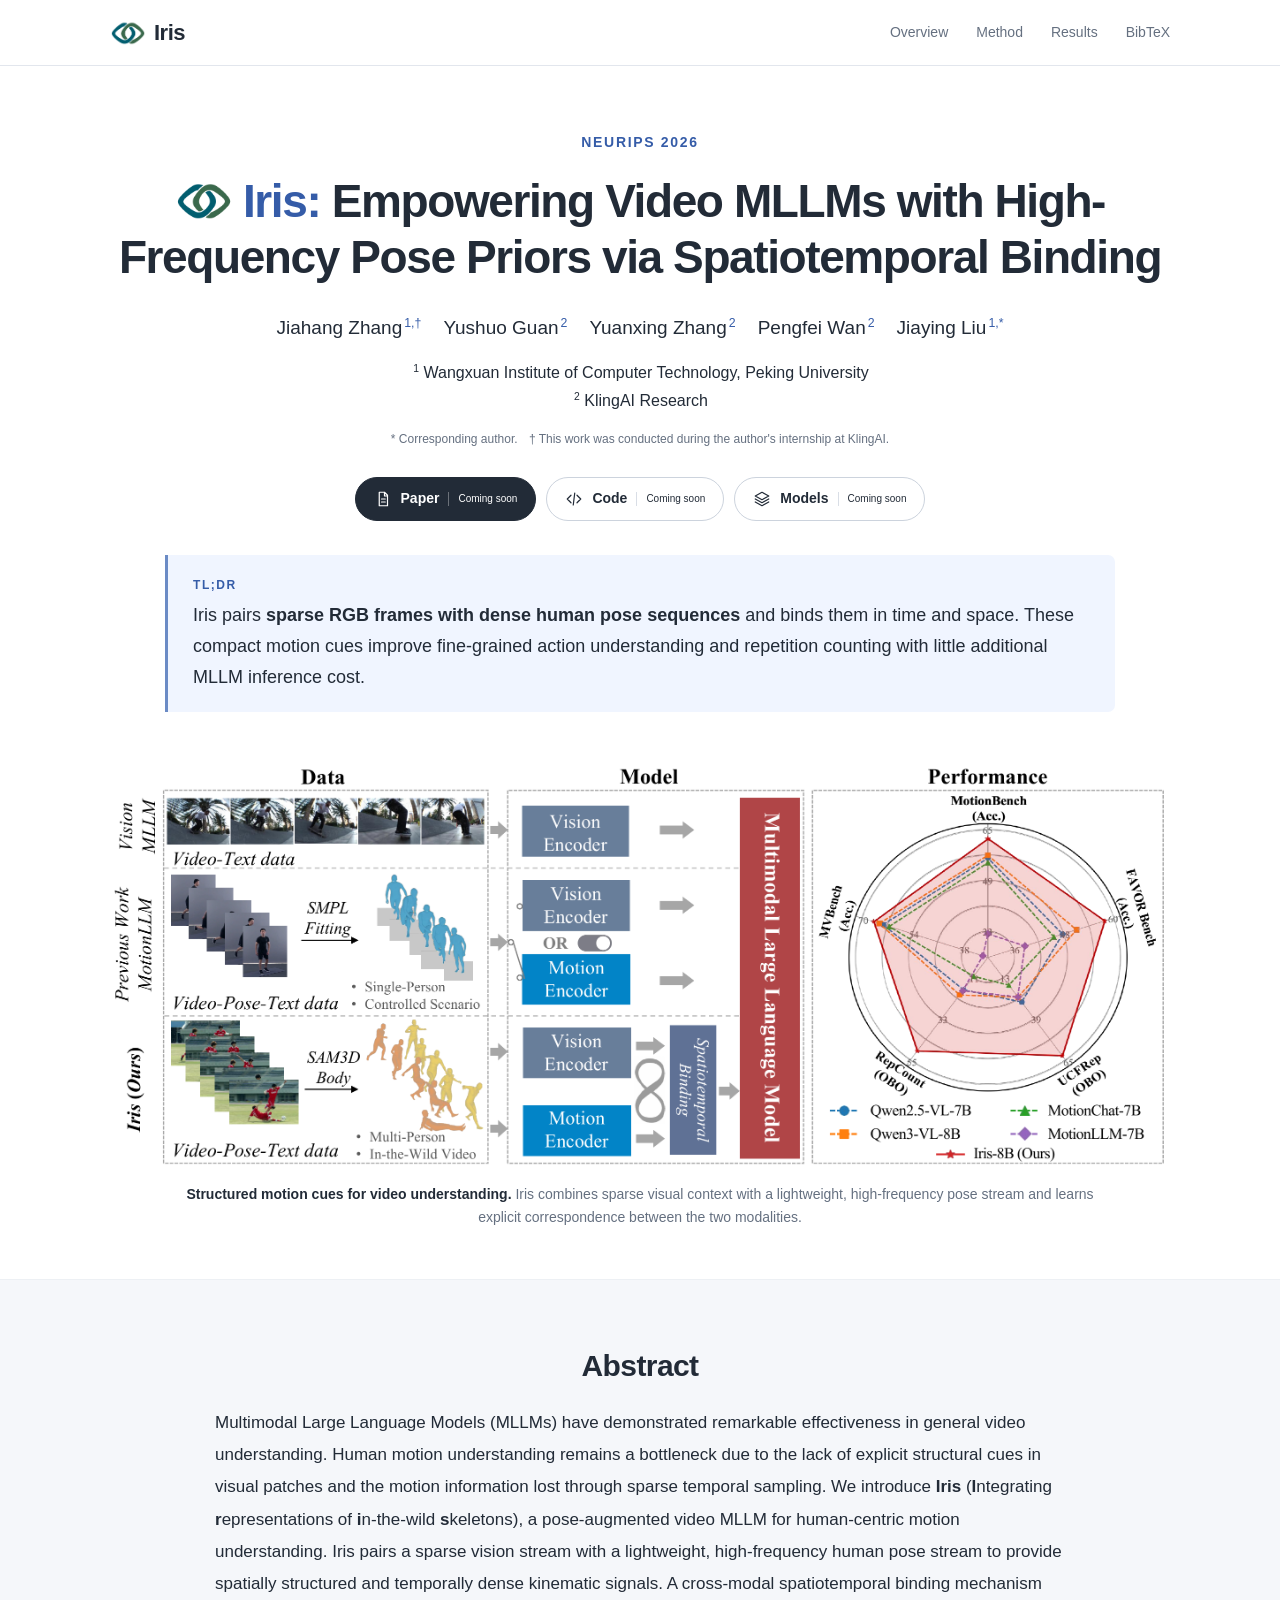
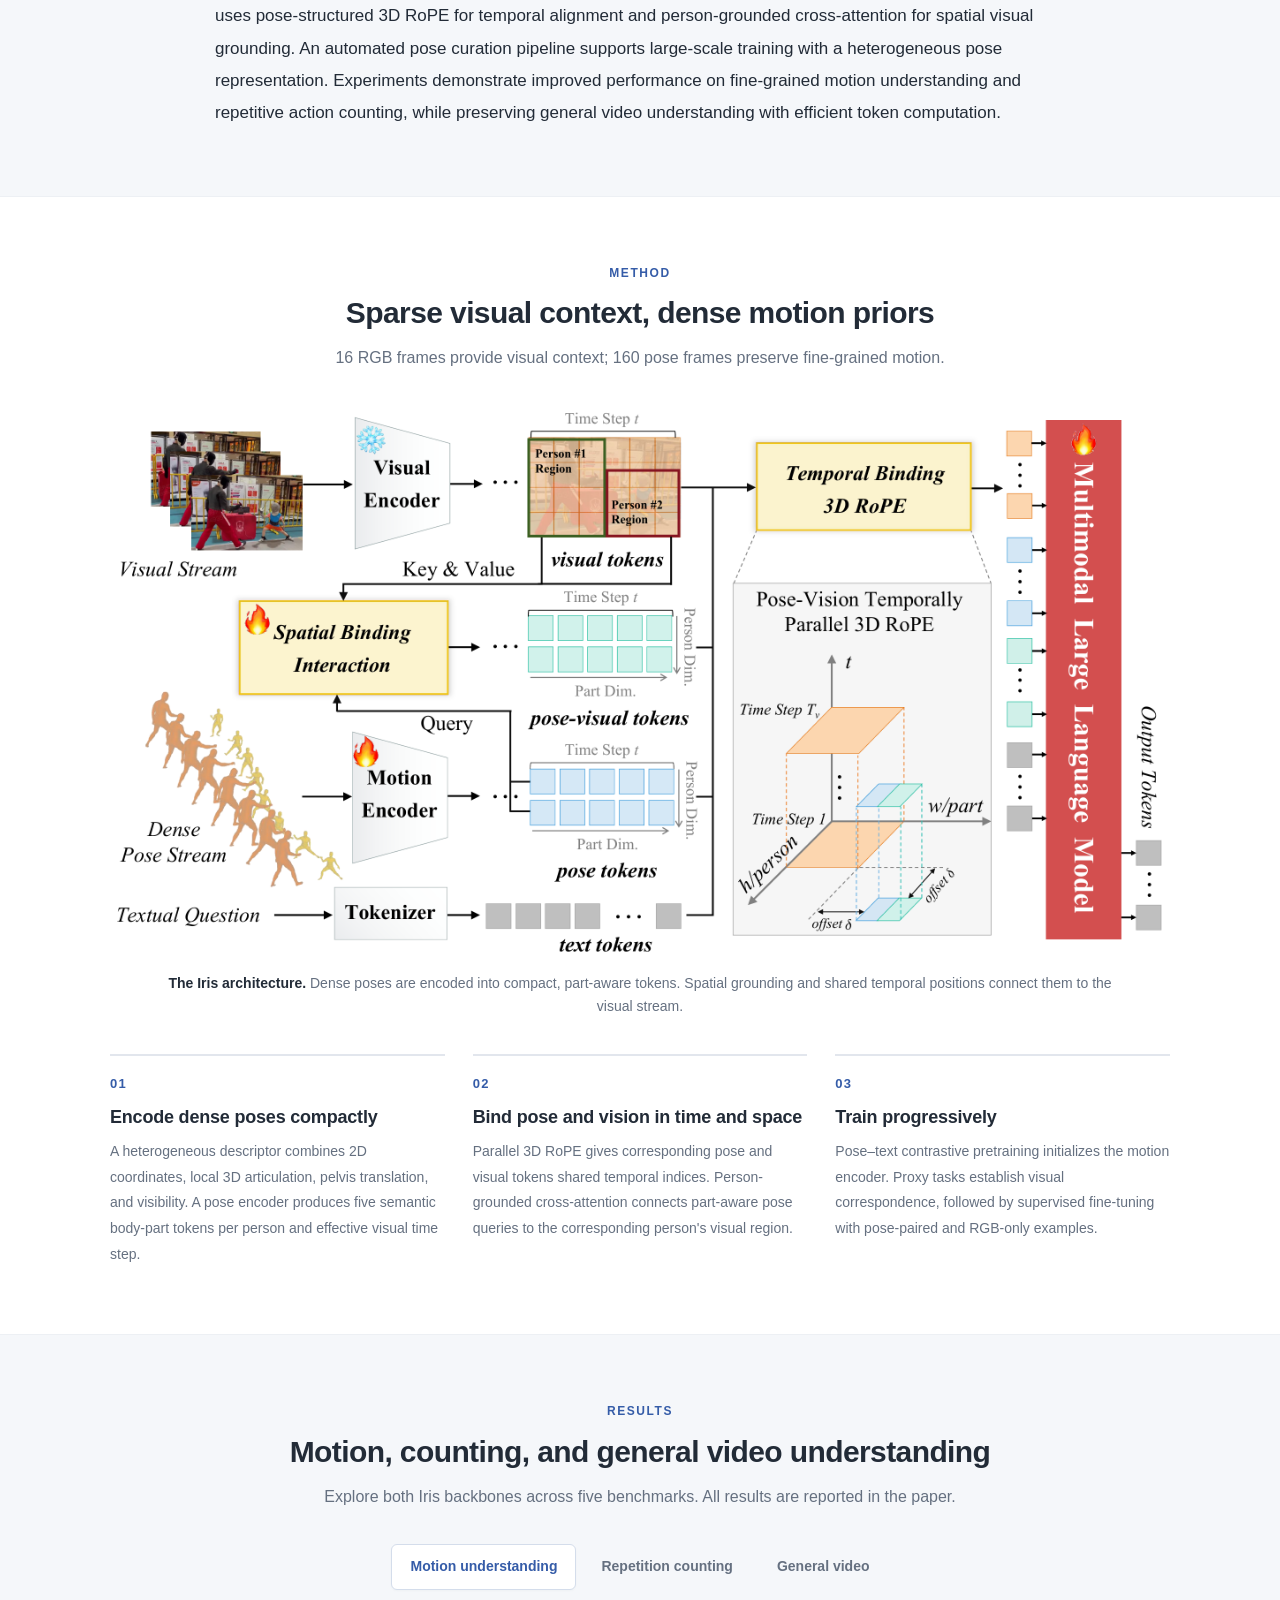
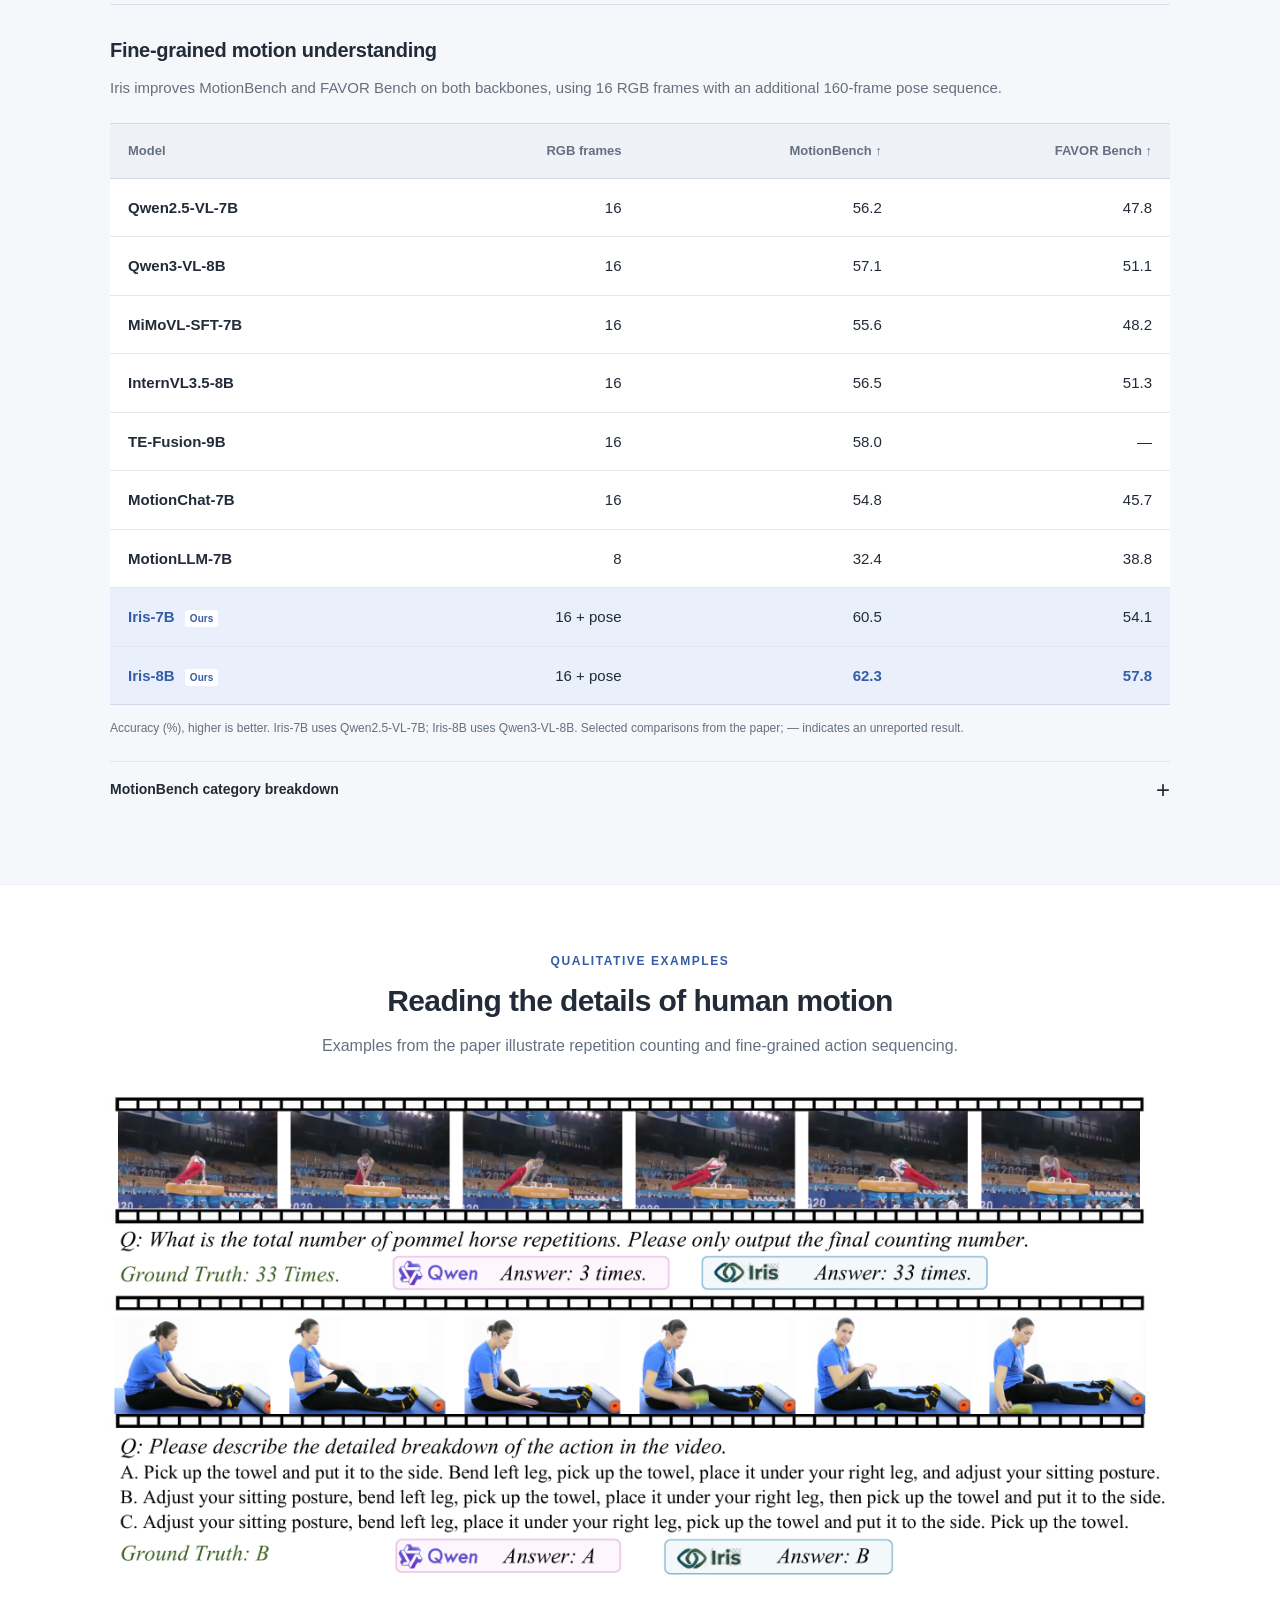
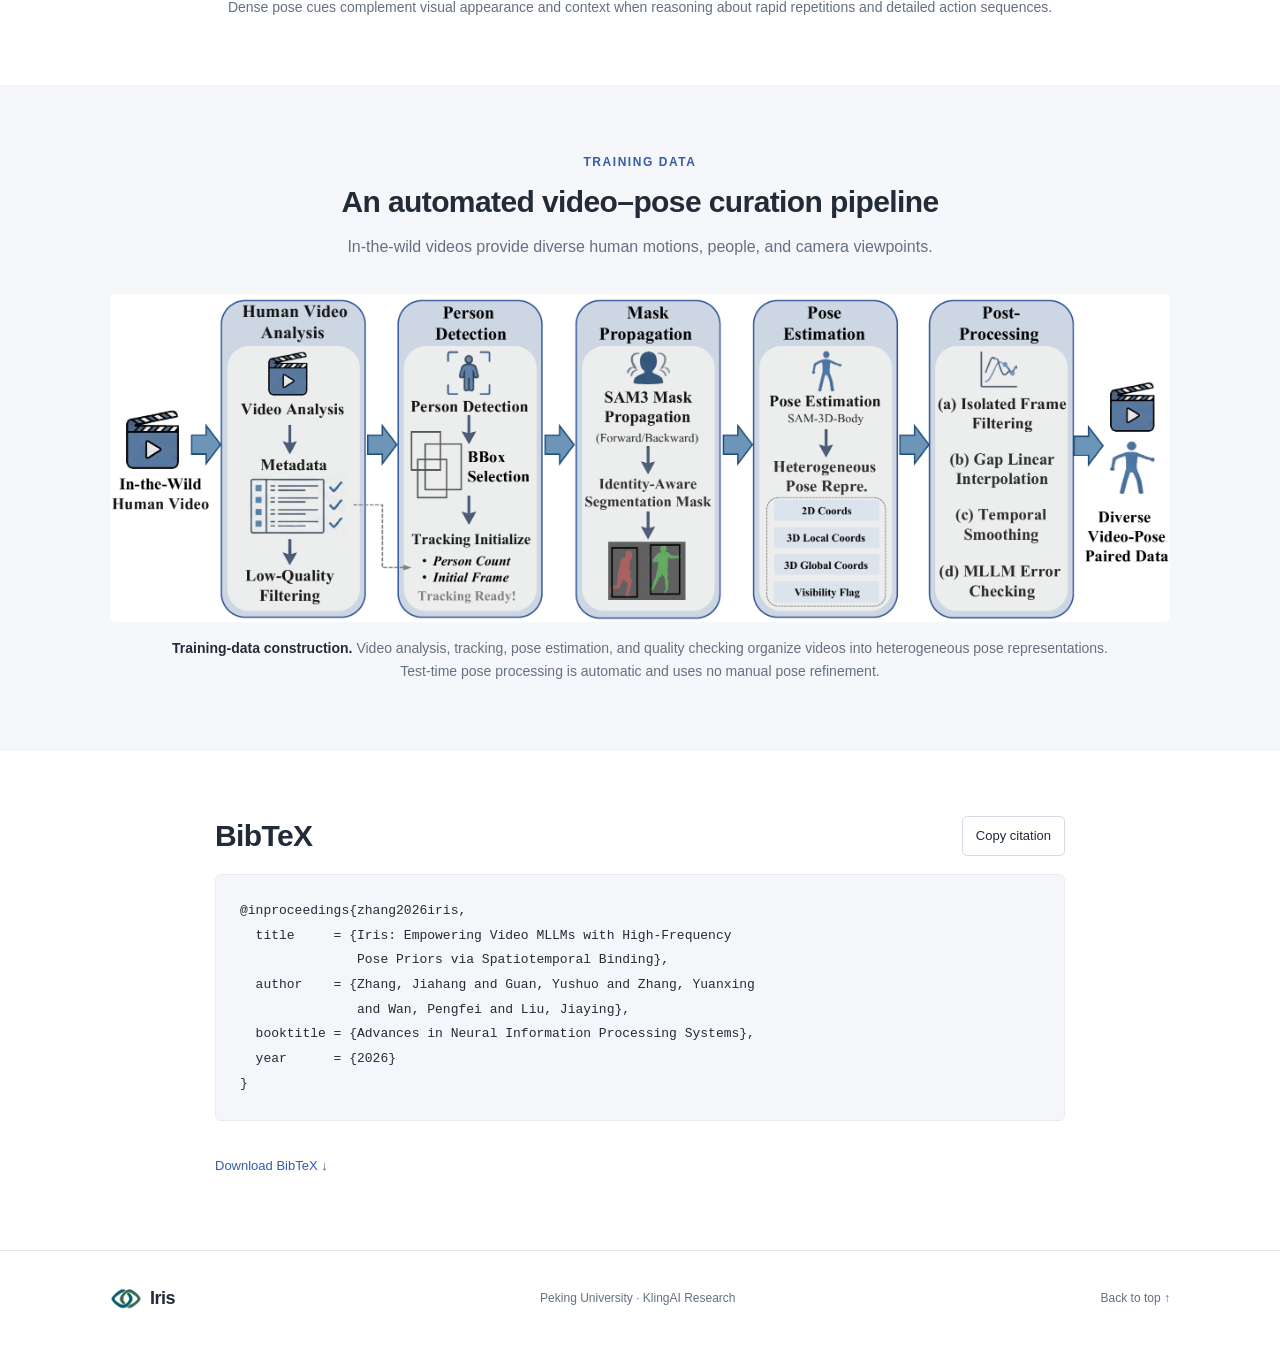
==== Projects/Iris/index.html @ 6e601285 "Add Iris NeurIPS 2026 project page" ====
<!doctype html>
<html lang="en">
<head>
  <meta charset="utf-8">
  <meta name="viewport" content="width=device-width, initial-scale=1">
  <meta name="description" content="Iris pairs sparse RGB frames with high-frequency human pose priors through spatiotemporal binding for fine-grained video understanding.">
  <meta name="theme-color" content="#ffffff">
  <meta property="og:title" content="Iris: Empowering Video MLLMs with High-Frequency Pose Priors via Spatiotemporal Binding">
  <meta property="og:description" content="Sparse video. Dense motion cues. A pose-augmented video MLLM for fine-grained motion understanding and repetition counting.">
  <meta property="og:type" content="website">
  <title>Iris | High-Frequency Pose Priors for Video MLLMs</title>
  <link rel="icon" href="assets/favicon.png" type="image/png">
  <link rel="canonical" href="https://jhang2020.github.io/Projects/Iris/">
  <link rel="stylesheet" href="styles.css">
  <script src="script.js" defer></script>
</head>
<body>
  <a class="skip-link" href="#main">Skip to content</a>
  <header class="site-header">
    <nav class="nav container" aria-label="Main navigation">
      <a class="wordmark" href="#top" aria-label="Iris home"><img src="assets/iris-logo.png" width="36" height="27" alt=""> Iris</a>
      <div class="nav-links"><a href="#overview">Overview</a><a href="#method">Method</a><a href="#results">Results</a><a href="#citation">BibTeX</a></div>
    </nav>
  </header>
  <main id="main">
    <section class="hero container" id="top" aria-labelledby="paper-title">
      <p class="venue">NeurIPS 2026</p>
      <h1 id="paper-title"><span class="iris-title"><img class="title-logo" src="assets/iris-logo.png" width="58" height="44" alt="">Iris:</span> Empowering Video MLLMs with High-Frequency Pose Priors via Spatiotemporal Binding</h1>
      <div class="authors" aria-label="Authors">
        <span>Jiahang Zhang<sup>1,†</sup></span><span>Yushuo Guan<sup>2</sup></span><span>Yuanxing Zhang<sup>2</sup></span><span>Pengfei Wan<sup>2</sup></span><span>Jiaying Liu<sup>1,*</sup></span>
      </div>
      <div class="affiliations"><p><sup>1</sup> Wangxuan Institute of Computer Technology, Peking University</p><p><sup>2</sup> KlingAI Research</p></div>
      <p class="author-notes">* Corresponding author. <span>† This work was conducted during the author's internship at KlingAI.</span></p>
      <div class="resources" aria-label="Paper resources">
        <a class="resource primary" href="coming-soon.html?resource=paper"><svg viewBox="0 0 24 24" aria-hidden="true"><path d="M7 3h7l4 4v14H7zM14 3v5h4M10 12h5M10 16h5"/></svg>Paper <span class="status">Coming soon</span></a>
        <a class="resource" href="coming-soon.html?resource=code"><svg viewBox="0 0 24 24" aria-hidden="true"><path d="m8 7-5 5 5 5m8-10 5 5-5 5m-3-13-2 16"/></svg>Code <span class="status">Coming soon</span></a>
        <a class="resource" href="coming-soon.html?resource=models"><svg viewBox="0 0 24 24" aria-hidden="true"><path d="m12 3 9 5-9 5-9-5 9-5ZM3 12l9 5 9-5M3 16l9 5 9-5"/></svg>Models <span class="status">Coming soon</span></a>
      </div>
      <aside class="tldr" aria-label="Paper in two sentences">
        <p class="tldr-label">TL;DR</p>
        <p>Iris pairs <strong>sparse RGB frames with dense human pose sequences</strong> and binds them in time and space. These compact motion cues improve fine-grained action understanding and repetition counting with little additional MLLM inference cost.</p>
      </aside>
    </section>

    <section class="container overview" id="overview" aria-labelledby="overview-title">
      <h2 class="sr-only" id="overview-title">Overview</h2>
      <figure>
        <button class="figure-button" data-figure="assets/teaser.png" data-title="Iris compared with existing video and pose-augmented MLLMs" aria-label="Enlarge the overview figure"><img src="assets/teaser.png" alt="Comparison of vision-only and earlier pose-augmented MLLMs with Iris, which combines diverse video-pose-text data with explicit spatiotemporal binding." width="2400" fetchpriority="high"></button>
        <figcaption><strong>Structured motion cues for video understanding.</strong> Iris combines sparse visual context with a lightweight, high-frequency pose stream and learns explicit correspondence between the two modalities.</figcaption>
      </figure>
    </section>

    <section class="section abstract-section" aria-labelledby="abstract-title">
      <div class="reading-width">
        <h2 id="abstract-title">Abstract</h2>
        <p>Multimodal Large Language Models (MLLMs) have demonstrated remarkable effectiveness in general video understanding. Human motion understanding remains a bottleneck due to the lack of explicit structural cues in visual patches and the motion information lost through sparse temporal sampling. We introduce <strong>Iris</strong> (<strong>I</strong>ntegrating <strong>r</strong>epresentations of <strong>i</strong>n-the-wild <strong>s</strong>keletons), a pose-augmented video MLLM for human-centric motion understanding. Iris pairs a sparse vision stream with a lightweight, high-frequency human pose stream to provide spatially structured and temporally dense kinematic signals. A cross-modal spatiotemporal binding mechanism uses pose-structured 3D RoPE for temporal alignment and person-grounded cross-attention for spatial visual grounding. An automated pose curation pipeline supports large-scale training with a heterogeneous pose representation. Experiments demonstrate improved performance on fine-grained motion understanding and repetitive action counting, while preserving general video understanding with efficient token computation.</p>
      </div>
    </section>

    <section class="section container" id="method" aria-labelledby="method-title">
      <div class="section-heading"><p class="eyebrow">Method</p><h2 id="method-title">Sparse visual context, dense motion priors</h2><p>16 RGB frames provide visual context; 160 pose frames preserve fine-grained motion.</p></div>
      <figure>
        <button class="figure-button" data-figure="assets/pipeline.png" data-title="The Iris architecture" aria-label="Enlarge the architecture figure"><img src="assets/pipeline.png" alt="Iris architecture: sparse visual and dense pose encoders, part-aware pose tokens, person-grounded cross-attention, and shared temporal positions in 3D RoPE before the language model." width="2400" loading="lazy"></button>
        <figcaption><strong>The Iris architecture.</strong> Dense poses are encoded into compact, part-aware tokens. Spatial grounding and shared temporal positions connect them to the visual stream.</figcaption>
      </figure>
      <ol class="method-steps">
        <li><h3>Encode dense poses compactly</h3><p>A heterogeneous descriptor combines 2D coordinates, local 3D articulation, pelvis translation, and visibility. A pose encoder produces five semantic body-part tokens per person and effective visual time step.</p></li>
        <li><h3>Bind pose and vision in time and space</h3><p>Parallel 3D RoPE gives corresponding pose and visual tokens shared temporal indices. Person-grounded cross-attention connects part-aware pose queries to the corresponding person's visual region.</p></li>
        <li><h3>Train progressively</h3><p>Pose–text contrastive pretraining initializes the motion encoder. Proxy tasks establish visual correspondence, followed by supervised fine-tuning with pose-paired and RGB-only examples.</p></li>
      </ol>
    </section>

    <section class="section results-section" id="results" aria-labelledby="results-title">
      <div class="container">
        <div class="section-heading"><p class="eyebrow">Results</p><h2 id="results-title">Motion, counting, and general video understanding</h2><p>Explore both Iris backbones across five benchmarks. All results are reported in the paper.</p></div>
        <div class="result-tabs" role="tablist" aria-label="Evaluation task">
          <button type="button" role="tab" id="tab-motion" aria-controls="panel-motion" aria-selected="true" tabindex="0">Motion understanding</button>
          <button type="button" role="tab" id="tab-counting" aria-controls="panel-counting" aria-selected="false" tabindex="-1">Repetition counting</button>
          <button type="button" role="tab" id="tab-general" aria-controls="panel-general" aria-selected="false" tabindex="-1">General video</button>
        </div>
        <div class="result-panel" role="tabpanel" id="panel-motion" aria-labelledby="tab-motion" tabindex="0">
          <h3>Fine-grained motion understanding</h3>
          <p class="panel-intro">Iris improves MotionBench and FAVOR Bench on both backbones, using 16 RGB frames with an additional 160-frame pose sequence.</p>
          <div class="table-scroll" tabindex="0" role="region" aria-label="Motion understanding results, scroll horizontally on small screens">
            <table><caption class="sr-only">MotionBench and FAVOR Bench overall accuracy</caption><thead><tr><th scope="col">Model</th><th scope="col">RGB frames</th><th scope="col">MotionBench ↑</th><th scope="col">FAVOR Bench ↑</th></tr></thead><tbody>
              <tr><th scope="row">Qwen2.5-VL-7B</th><td>16</td><td>56.2</td><td>47.8</td></tr>
              <tr><th scope="row">Qwen3-VL-8B</th><td>16</td><td>57.1</td><td>51.1</td></tr>
              <tr><th scope="row">MiMoVL-SFT-7B</th><td>16</td><td>55.6</td><td>48.2</td></tr>
              <tr><th scope="row">InternVL3.5-8B</th><td>16</td><td>56.5</td><td>51.3</td></tr>
              <tr><th scope="row">TE-Fusion-9B</th><td>16</td><td>58.0</td><td>—</td></tr>
              <tr><th scope="row">MotionChat-7B</th><td>16</td><td>54.8</td><td>45.7</td></tr>
              <tr><th scope="row">MotionLLM-7B</th><td>8</td><td>32.4</td><td>38.8</td></tr>
              <tr class="ours"><th scope="row">Iris-7B <span class="ours-label">Ours</span></th><td>16 + pose</td><td>60.5</td><td>54.1</td></tr>
              <tr class="ours"><th scope="row">Iris-8B <span class="ours-label">Ours</span></th><td>16 + pose</td><td><strong>62.3</strong></td><td><strong>57.8</strong></td></tr>
            </tbody></table>
          </div>
          <p class="table-note">Accuracy (%), higher is better. Iris-7B uses Qwen2.5-VL-7B; Iris-8B uses Qwen3-VL-8B. Selected comparisons from the paper; — indicates an unreported result.</p>
          <details class="category-results"><summary>MotionBench category breakdown<span class="disclosure-icon" aria-hidden="true">+</span></summary>
            <div class="table-scroll" tabindex="0" role="region" aria-label="MotionBench category results, scroll horizontally on small screens">
              <table><caption class="sr-only">MotionBench accuracy by category</caption><thead><tr><th scope="col">Model</th><th scope="col">MR</th><th scope="col">LM</th><th scope="col">CM</th><th scope="col">MO</th><th scope="col">AO</th><th scope="col">RC</th></tr></thead><tbody>
                <tr><th scope="row">Qwen2.5-VL-7B</th><td>61.5</td><td>60.1</td><td>45.7</td><td>73.2</td><td>41.8</td><td>29.8</td></tr>
                <tr class="ours"><th scope="row">Iris-7B</th><td>63.9</td><td>63.4</td><td>63.6</td><td>74.6</td><td>43.2</td><td>38.5</td></tr>
                <tr><th scope="row">Qwen3-VL-8B</th><td>62.0</td><td>60.3</td><td>57.4</td><td>73.2</td><td>42.0</td><td>25.5</td></tr>
                <tr class="ours"><th scope="row">Iris-8B</th><td>66.4</td><td>64.5</td><td>67.0</td><td>74.9</td><td>47.0</td><td>37.5</td></tr>
              </tbody></table>
            </div>
            <p class="table-note">Original MotionBench categories: MR, LM, CM, MO, AO, and RC. Values are accuracy (%).</p>
          </details>
        </div>
        <div class="result-panel" role="tabpanel" id="panel-counting" aria-labelledby="tab-counting" tabindex="0" hidden>
          <h3>Repetitive action counting</h3>
          <p class="panel-intro">High-frequency pose inputs help preserve the periodicity of human motion on RepCount and UCFRep.</p>
          <div class="table-scroll" tabindex="0" role="region" aria-label="Counting results, scroll horizontally on small screens">
            <table><caption class="sr-only">RepCount and UCFRep repetition counting results</caption><thead><tr><th scope="col" rowspan="2">Model</th><th scope="colgroup" colspan="2">RepCount</th><th scope="colgroup" colspan="2">UCFRep</th></tr><tr><th scope="col">MAE ↓</th><th scope="col">OBO ↑</th><th scope="col">MAE ↓</th><th scope="col">OBO ↑</th></tr></thead><tbody>
              <tr><th scope="row">Qwen2.5-VL-7B</th><td>1.115</td><td>17.3%</td><td>1.099</td><td>28.2%</td></tr>
              <tr><th scope="row">Qwen3-VL-8B</th><td>0.664</td><td>20.0%</td><td>0.696</td><td>25.2%</td></tr>
              <tr><th scope="row">MiMoVL-SFT-7B</th><td>0.751</td><td>22.0%</td><td>0.877</td><td>25.0%</td></tr>
              <tr><th scope="row">InternVL3.5-8B</th><td>0.928</td><td>13.3%</td><td>1.241</td><td>18.5%</td></tr>
              <tr><th scope="row">MotionChat-7B</th><td>1.306</td><td>10.1%</td><td>3.544</td><td>17.5%</td></tr>
              <tr class="ours"><th scope="row">Iris-7B <span class="ours-label">Ours</span></th><td>0.420</td><td>38.0%</td><td>0.466</td><td>43.7%</td></tr>
              <tr class="ours"><th scope="row">Iris-8B <span class="ours-label">Ours</span></th><td><strong>0.346</strong></td><td><strong>50.0%</strong></td><td><strong>0.344</strong></td><td><strong>62.1%</strong></td></tr>
            </tbody></table>
          </div>
          <p class="table-note">MAE: normalized mean absolute error (lower is better). OBO: off-by-one accuracy, shown as a percentage (higher is better). All models use 16 RGB frames; Iris also receives dense pose inputs.</p>
        </div>
        <div class="result-panel" role="tabpanel" id="panel-general" aria-labelledby="tab-general" tabindex="0" hidden>
          <h3>General video understanding <span class="setting-label">RGB-only inference</span></h3>
          <p class="panel-intro">On MVBench, Iris is evaluated without pose inputs to assess its general video understanding after pose-integrated training.</p>
          <div class="table-scroll" tabindex="0" role="region" aria-label="MVBench results, scroll horizontally on small screens">
            <table><caption class="sr-only">MVBench accuracy without pose input at inference</caption><thead><tr><th scope="col">Model</th><th scope="col">Overall ↑</th><th scope="col">Kinematic &amp; Motion ↑</th><th scope="col">Context &amp; Appearance ↑</th></tr></thead><tbody>
              <tr><th scope="row">Qwen2.5-VL-7B</th><td>63.3</td><td>62.4</td><td>64.3</td></tr>
              <tr class="ours"><th scope="row">Iris-7B <span class="ours-label">Ours</span></th><td>66.1</td><td>64.8</td><td>67.4</td></tr>
              <tr><th scope="row">Qwen3-VL-8B</th><td>64.5</td><td>61.4</td><td>67.6</td></tr>
              <tr class="ours"><th scope="row">Iris-8B <span class="ours-label">Ours</span></th><td><strong>66.3</strong></td><td><strong>65.2</strong></td><td>67.4</td></tr>
            </tbody></table>
          </div>
          <p class="table-note">Accuracy (%), higher is better. Kinematic &amp; Motion and Context &amp; Appearance are the task groupings used in the paper. Every model in this table uses RGB-only inference.</p>
        </div>
      </div>
    </section>

    <section class="section container" aria-labelledby="examples-title">
      <div class="section-heading"><p class="eyebrow">Qualitative examples</p><h2 id="examples-title">Reading the details of human motion</h2><p>Examples from the paper illustrate repetition counting and fine-grained action sequencing.</p></div>
      <figure><button class="figure-button" data-figure="assets/quati_case.png" data-title="Repetition counting and action sequencing examples" aria-label="Enlarge the qualitative examples"><img src="assets/quati_case.png" alt="Paper examples comparing Qwen and Iris on counting pommel-horse swings and identifying a sequence of human actions." width="2400" loading="lazy"></button><figcaption>Dense pose cues complement visual appearance and context when reasoning about rapid repetitions and detailed action sequences.</figcaption></figure>
    </section>

    <section class="section data-section" aria-labelledby="data-title">
      <div class="container"><div class="section-heading"><p class="eyebrow">Training data</p><h2 id="data-title">An automated video–pose curation pipeline</h2><p>In-the-wild videos provide diverse human motions, people, and camera viewpoints.</p></div>
        <figure><button class="figure-button" data-figure="assets/data_pipeline_small.png" data-title="The training-data curation pipeline" aria-label="Enlarge the data pipeline figure"><img src="assets/data_pipeline_small.png" alt="Training-data curation with video analysis, person detection, mask propagation, pose estimation, and quality checking." width="2400" loading="lazy"></button><figcaption><strong>Training-data construction.</strong> Video analysis, tracking, pose estimation, and quality checking organize videos into heterogeneous pose representations. Test-time pose processing is automatic and uses no manual pose refinement.</figcaption></figure>
      </div>
    </section>

    <section class="section reading-width citation-section" id="citation" aria-labelledby="citation-title">
      <div class="citation-heading"><h2 id="citation-title">BibTeX</h2><button class="copy-button" id="copy-citation" type="button">Copy citation</button></div>
      <pre><code id="bibtex">@inproceedings{zhang2026iris,
  title     = {Iris: Empowering Video MLLMs with High-Frequency
               Pose Priors via Spatiotemporal Binding},
  author    = {Zhang, Jiahang and Guan, Yushuo and Zhang, Yuanxing
               and Wan, Pengfei and Liu, Jiaying},
  booktitle = {Advances in Neural Information Processing Systems},
  year      = {2026}
}</code></pre>
      <p class="copy-status" id="copy-status" role="status" aria-live="polite"></p>
      <a class="text-link" href="assets/iris.bib" download>Download BibTeX ↓</a>
    </section>
  </main>
  <footer><div class="container"><a class="wordmark" href="#top"><img src="assets/iris-logo.png" width="32" height="24" alt=""> Iris</a><p>Peking University · KlingAI Research</p><a href="#top">Back to top ↑</a></div></footer>
  <dialog class="figure-dialog" id="figure-dialog" aria-labelledby="dialog-title"><div class="dialog-heading"><p id="dialog-title"></p><button id="close-figure" type="button" aria-label="Close enlarged figure">✕</button></div><img id="dialog-image" alt=""></dialog>
</body>
</html>
---- Projects/Iris/styles.css ----
:root{--ink:#222b37;--muted:#657080;--accent:#355ca8;--line:#e2e6ed;--wash:#f5f7fa;--blue-wash:#f0f5ff;--content:1060px;font-family:Inter,-apple-system,BlinkMacSystemFont,"Segoe UI",Roboto,Helvetica,Arial,sans-serif;color:var(--ink);font-synthesis:none;text-rendering:optimizeLegibility;-webkit-font-smoothing:antialiased}
*{box-sizing:border-box}html{scroll-behavior:smooth;scroll-padding-top:90px}body{margin:0;background:#fff;font-size:17px;line-height:1.7}a{color:var(--accent);text-decoration:none}a:hover{text-decoration:underline}button{font:inherit}button,a,summary{-webkit-tap-highlight-color:transparent}button:focus-visible,a:focus-visible,summary:focus-visible,.table-scroll:focus-visible{outline:3px solid #5b80c9;outline-offset:5px}button{cursor:pointer}img{max-width:100%;height:auto;display:block}svg{fill:none;stroke:currentColor;stroke-width:1.6;stroke-linecap:round;stroke-linejoin:round}sup{font-size:.65em;vertical-align:super;line-height:0;margin-left:2px}.container{max-width:var(--content);width:calc(100% - 48px);margin:0 auto}.reading-width{max-width:850px;width:calc(100% - 48px);margin:0 auto}.sr-only{position:absolute;width:1px;height:1px;padding:0;margin:-1px;overflow:hidden;clip:rect(0,0,0,0);white-space:nowrap;border:0}.skip-link{position:fixed;left:20px;top:-80px;padding:12px 20px;background:white;z-index:100;box-shadow:0 2px 10px #0002}.skip-link:focus{top:10px}.site-header{border-bottom:1px solid var(--line);background:#ffffffed;position:sticky;top:0;z-index:10;backdrop-filter:blur(12px)}.nav{display:flex;align-items:center;justify-content:space-between;height:65px}.wordmark{display:inline-flex;align-items:center;gap:8px;font-weight:700;font-size:22px;color:var(--ink);letter-spacing:-.5px}.wordmark:hover{text-decoration:none}.nav-links{display:flex;gap:28px;font-size:14px}.nav-links a{color:var(--muted)}.nav-links a:hover{color:var(--accent)}
.hero{text-align:center;padding:65px 0 40px}.venue{margin:0 0 18px;color:var(--accent);font-size:14px;font-weight:650;letter-spacing:.12em;text-transform:uppercase}h1{font-size:clamp(30px,3.6vw,46px);line-height:1.22;letter-spacing:-1.4px;font-weight:650;max-width:1050px;margin:0 auto 28px;text-wrap:balance}.iris-title{color:var(--accent);font-weight:750}.authors{display:flex;gap:8px 22px;flex-wrap:wrap;justify-content:center;margin:0 auto 17px;font-size:19px;line-height:1.6}.authors sup{color:var(--accent)}.affiliations{font-size:16px;line-height:1.6}.affiliations p{margin:2px 0}.author-notes{font-size:12px;color:var(--muted);margin:15px 0 24px}.author-notes span{margin-left:8px}.resources{display:flex;flex-wrap:wrap;justify-content:center;gap:10px;margin:28px 0 34px}.resource{display:inline-flex;align-items:center;justify-content:center;gap:9px;border:1px solid #ccd3dd;border-radius:24px;background:white;padding:9px 18px;color:var(--ink);font-size:14px;font-weight:550;min-height:44px;line-height:1.4}.resource svg{width:18px;height:18px}.resource.primary{background:var(--ink);border-color:var(--ink);color:white}.resource.primary:hover{background:var(--accent);border-color:var(--accent);text-decoration:none}.resource.pending{cursor:default;color:#6a7280;background:#fafbfc;border-color:#e4e7ed}.status{font-size:10px;font-weight:400;border-left:1px solid #d9dee6;padding-left:9px}.tldr{background:var(--blue-wash);border-left:3px solid #6b8bc5;border-radius:0 7px 7px 0;text-align:left;padding:20px 25px;max-width:950px;margin:0 auto}.tldr-label{font-size:12px;font-weight:750;letter-spacing:.13em;color:var(--accent);margin:0 0 5px}.tldr>p:last-child{margin:0;font-size:18px;line-height:1.7}.tldr strong{font-weight:650}.overview{padding:13px 0 50px}
figure{margin:0}.figure-button{display:block;padding:0;border:0;background:white;border-radius:5px;width:100%;overflow:hidden;cursor:zoom-in}.figure-button img{width:100%}.figure-button:hover{box-shadow:0 0 0 1px #cbd5e5}figcaption{font-size:14px;line-height:1.65;color:var(--muted);margin:15px auto 0;max-width:950px;text-align:center}figcaption strong{color:var(--ink);font-weight:600}.section{padding-top:66px;padding-bottom:66px}.abstract-section,.results-section,.data-section{background:var(--wash);border-top:1px solid #edf0f4;border-bottom:1px solid #edf0f4}h2{font-weight:650;font-size:30px;line-height:1.3;letter-spacing:-.6px;margin:0 0 22px;text-wrap:balance}.abstract-section h2{text-align:center}.abstract-section p{margin:0;line-height:1.9;font-size:17px}.section-heading{text-align:center;margin:0 auto 34px;max-width:850px}.eyebrow{font-size:12px;text-transform:uppercase;letter-spacing:.13em;font-weight:650;color:var(--accent);margin:0 0 10px}.section-heading h2{margin-bottom:12px}.section-heading>p:last-child{margin:0;color:var(--muted);font-size:16px}.method-steps{margin:35px 0 0;list-style:none;padding:0;counter-reset:step;display:grid;grid-template-columns:repeat(3,minmax(0,1fr));gap:28px}.method-steps li{position:relative;padding:17px 0 0;border-top:2px solid var(--line);counter-increment:step}.method-steps li:before{content:"0" counter(step);display:block;color:var(--accent);font-size:13px;letter-spacing:.1em;font-weight:650;margin-bottom:9px}.method-steps h3{font-size:18px;line-height:1.45;font-weight:650;margin:0 0 9px;letter-spacing:-.2px}.method-steps p{font-size:14px;color:var(--muted);margin:0;line-height:1.85}
.table-scroll{overflow-x:auto;-webkit-overflow-scrolling:touch;max-width:100%}table{width:100%;border-collapse:collapse;font-size:15px;text-align:right;white-space:nowrap;background:white}th,td{padding:16px 18px;border-bottom:1px solid var(--line)}thead th{font-size:13px;color:var(--muted);font-weight:550;background:#eef1f6;border-top:1px solid #d3dae5;border-bottom:1px solid #d3dae5}th:first-child,td:first-child{text-align:left}tbody th{font-weight:550}tbody tr:last-child>*{border-bottom:1px solid #d3dae5}.ours{background:#eaf0fb}.ours th,.ours strong{color:var(--accent)}.ours-label{font-size:10px;font-weight:650;margin-left:6px;background:white;border-radius:3px;padding:3px 5px}.table-note{font-size:12px;line-height:1.7;color:var(--muted);margin:13px 0 0}.disclosure-icon{font-size:24px;font-weight:350;line-height:1}
.citation-section{padding-bottom:70px}.citation-heading{display:flex;align-items:center;justify-content:space-between;gap:20px;margin-bottom:18px}.citation-heading h2{margin:0}.copy-button{border:1px solid #d5dbe4;border-radius:5px;padding:8px 13px;font-size:13px;background:white;color:var(--ink);min-height:40px}.copy-button:hover{border-color:var(--accent);color:var(--accent)}pre{background:#f4f6f9;border:1px solid #e8ecf2;border-radius:6px;overflow-x:auto;padding:24px;margin:0;font-size:13px;line-height:1.9;tab-size:2}code{font-family:"SFMono-Regular",Consolas,"Liberation Mono",monospace}.copy-status{margin:8px 0 0;min-height:22px;font-size:12px;color:var(--accent)}.text-link{font-size:13px}footer{border-top:1px solid var(--line);padding:25px 0}footer>.container{display:flex;align-items:center;justify-content:space-between;gap:24px}footer p,footer a:last-child{font-size:12px;color:var(--muted)}footer .wordmark{font-size:18px}.figure-dialog{width:min(1400px,96vw);max-width:96vw;max-height:94vh;border:1px solid #e2e6ed;border-radius:8px;padding:18px 22px;box-shadow:0 25px 100px #0003;overflow:auto}.figure-dialog::backdrop{background:#19212bc9}.dialog-heading{position:sticky;top:-18px;background:#fff;display:flex;align-items:center;justify-content:space-between;gap:15px;padding:0 0 10px;z-index:1}.dialog-heading p{font-size:14px;margin:0;font-weight:550}.dialog-heading button{background:#f0f3f8;border:0;border-radius:50%;width:36px;height:36px;flex-shrink:0}.figure-dialog img{width:100%}body.dialog-open{overflow:hidden}
@media(min-width:1450px){.hero{padding-top:78px}}@media(max-width:760px){body{font-size:16px}.container,.reading-width{width:calc(100% - 36px)}.nav{height:58px}.nav-links{gap:17px;font-size:12px}.wordmark{font-size:20px}.hero{padding-top:42px;padding-bottom:26px}h1{font-size:33px;letter-spacing:-.8px}.authors{font-size:16px;gap:6px 17px}.affiliations{font-size:14px}.author-notes{line-height:1.8;margin-top:13px}.author-notes span{margin-left:0;display:block}.resources{gap:8px;margin:23px 0 28px}.resource{padding:9px 14px;font-size:13px}.status{font-size:9px}.tldr{padding:17px 19px}.tldr>p:last-child{font-size:16px}.overview{padding-top:8px;padding-bottom:35px}.section{padding-top:45px;padding-bottom:45px}h2{font-size:26px}.abstract-section p{font-size:15px;line-height:1.9}.section-heading{margin-bottom:25px}.section-heading>p:last-child{font-size:14px}.method-steps{grid-template-columns:1fr;gap:22px;margin-top:27px}.method-steps li{padding-top:13px}.method-steps li:before{display:inline;float:left;margin-right:14px;line-height:26px}.method-steps h3{font-size:17px}.method-steps p{clear:both}figcaption{font-size:12px;line-height:1.75;margin-top:11px}th,td{padding:13px;font-size:13px}thead th{font-size:11px}.table-note{font-size:11px}pre{padding:17px;font-size:11px}.citation-heading{margin-bottom:15px}footer>.container{flex-wrap:wrap;gap:10px 20px}footer p{order:3;flex-basis:100%;margin:0}footer a:last-child{margin-left:auto}.figure-dialog{padding:12px}.dialog-heading{top:-12px}.dialog-heading p{font-size:12px}}
@media(max-width:390px){h1{font-size:29px}.nav-links{gap:13px}.resources .status{display:block;border-left:0;padding-left:0;font-size:8px}.resource{gap:6px;padding-left:11px;padding-right:11px}.resource.pending{flex-wrap:wrap}.resource.pending .status{flex-basis:100%;margin-top:-4px}.resource svg{width:15px;height:15px}}
@media(prefers-reduced-motion:reduce){html{scroll-behavior:auto}*{transition:none!important}}
@media print{.site-header,.resources,.copy-button,.text-link,footer,.figure-dialog{display:none}.hero{padding-top:0}.section{padding:24px 0;break-inside:avoid}.container,.reading-width{width:100%}.figure-button{box-shadow:none}body{font-size:11pt}h1{font-size:25pt}h2{font-size:18pt}.tldr{background:#f5f5f5}.method-steps{display:block}.method-steps li{margin-top:10px}.table-scroll{overflow:visible}}

/* Project mark, task panels, and local resource pages. */
.wordmark img{object-fit:contain;width:36px;height:27px}.iris-title{white-space:nowrap}.title-logo{display:inline-block;width:58px;height:44px;object-fit:contain;vertical-align:-5px;margin-right:10px}.resource:not(.primary):hover{border-color:var(--accent);color:var(--accent);text-decoration:none;background:#f5f8fc}.resource.primary .status{border-left-color:#ffffff55}.result-tabs{display:flex;flex-wrap:wrap;justify-content:center;gap:6px;margin:0 0 30px;border-bottom:1px solid #d9e0ea;padding-bottom:14px}.result-tabs button{border:1px solid transparent;background:transparent;padding:10px 18px;border-radius:6px;color:var(--muted);font-size:14px;font-weight:550;min-height:44px}.result-tabs button:hover{background:#e9eef7;color:var(--accent)}.result-tabs button[aria-selected="true"]{background:white;border-color:#d4ddeb;color:var(--accent);box-shadow:0 1px 2px #22334a08}.result-panel[hidden]{display:none}.result-panel h3{font-size:20px;line-height:1.5;margin:0 0 9px;font-weight:600;letter-spacing:-.3px}.panel-intro{font-size:15px;line-height:1.8;color:var(--muted);margin:0 0 22px;max-width:900px}.setting-label{display:inline-block;vertical-align:middle;font-size:10px;font-weight:550;letter-spacing:.02em;color:var(--accent);background:#e5ecf8;border-radius:4px;padding:3px 7px;margin-left:8px}.category-results{margin-top:22px}.category-results summary{cursor:pointer;list-style:none;display:flex;justify-content:space-between;align-items:center;border-top:1px solid var(--line);padding:16px 0;font-size:14px;font-weight:550}.category-results summary::-webkit-details-marker{display:none}.category-results[open] .disclosure-icon{transform:rotate(45deg)}.category-results table{font-size:13px}.category-results td,.category-results th{padding:11px 13px}.resource-page{min-height:100vh;background:#fff}.coming-soon{text-align:center;padding-top:100px;padding-bottom:80px;max-width:760px}.coming-soon-logo{width:128px;height:auto;margin:0 auto 35px}.coming-soon h1{font-size:40px;letter-spacing:-1px;margin-bottom:22px}.coming-soon>p:not(.venue){font-size:17px;color:var(--muted);max-width:520px;margin:0 auto 30px}.back-to-project{display:block;margin-top:20px}.back-link{font-size:13px}footer .wordmark img{width:32px;height:24px}
@media(max-width:760px){.title-logo{width:42px;height:32px;vertical-align:-3px;margin-right:7px}.result-tabs{gap:4px;justify-content:flex-start}.result-tabs button{font-size:12px;padding:9px 10px}.result-panel h3{font-size:18px}.panel-intro{font-size:13px}.setting-label{font-size:9px;margin-left:4px}.coming-soon{padding-top:70px}.coming-soon h1{font-size:30px}.coming-soon>p:not(.venue){font-size:15px}.coming-soon-logo{width:100px}.wordmark img{width:32px;height:24px}}
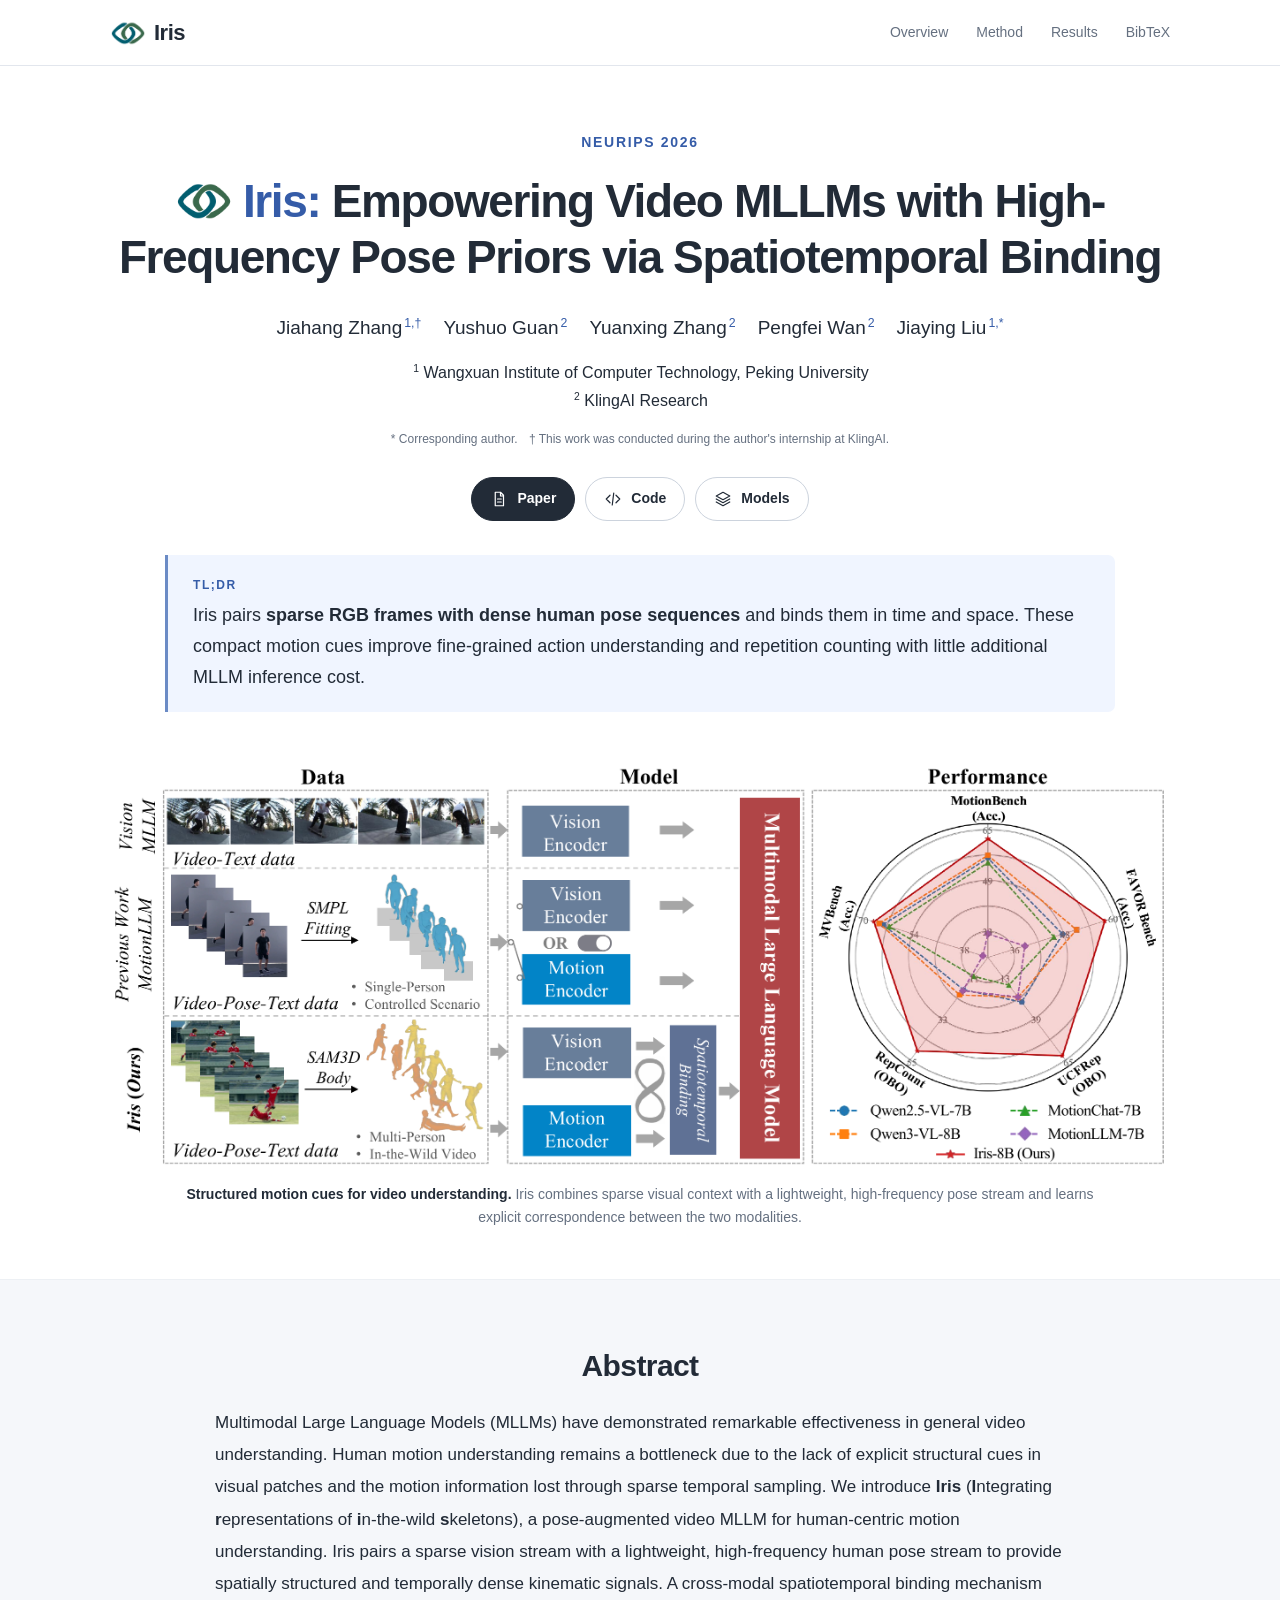
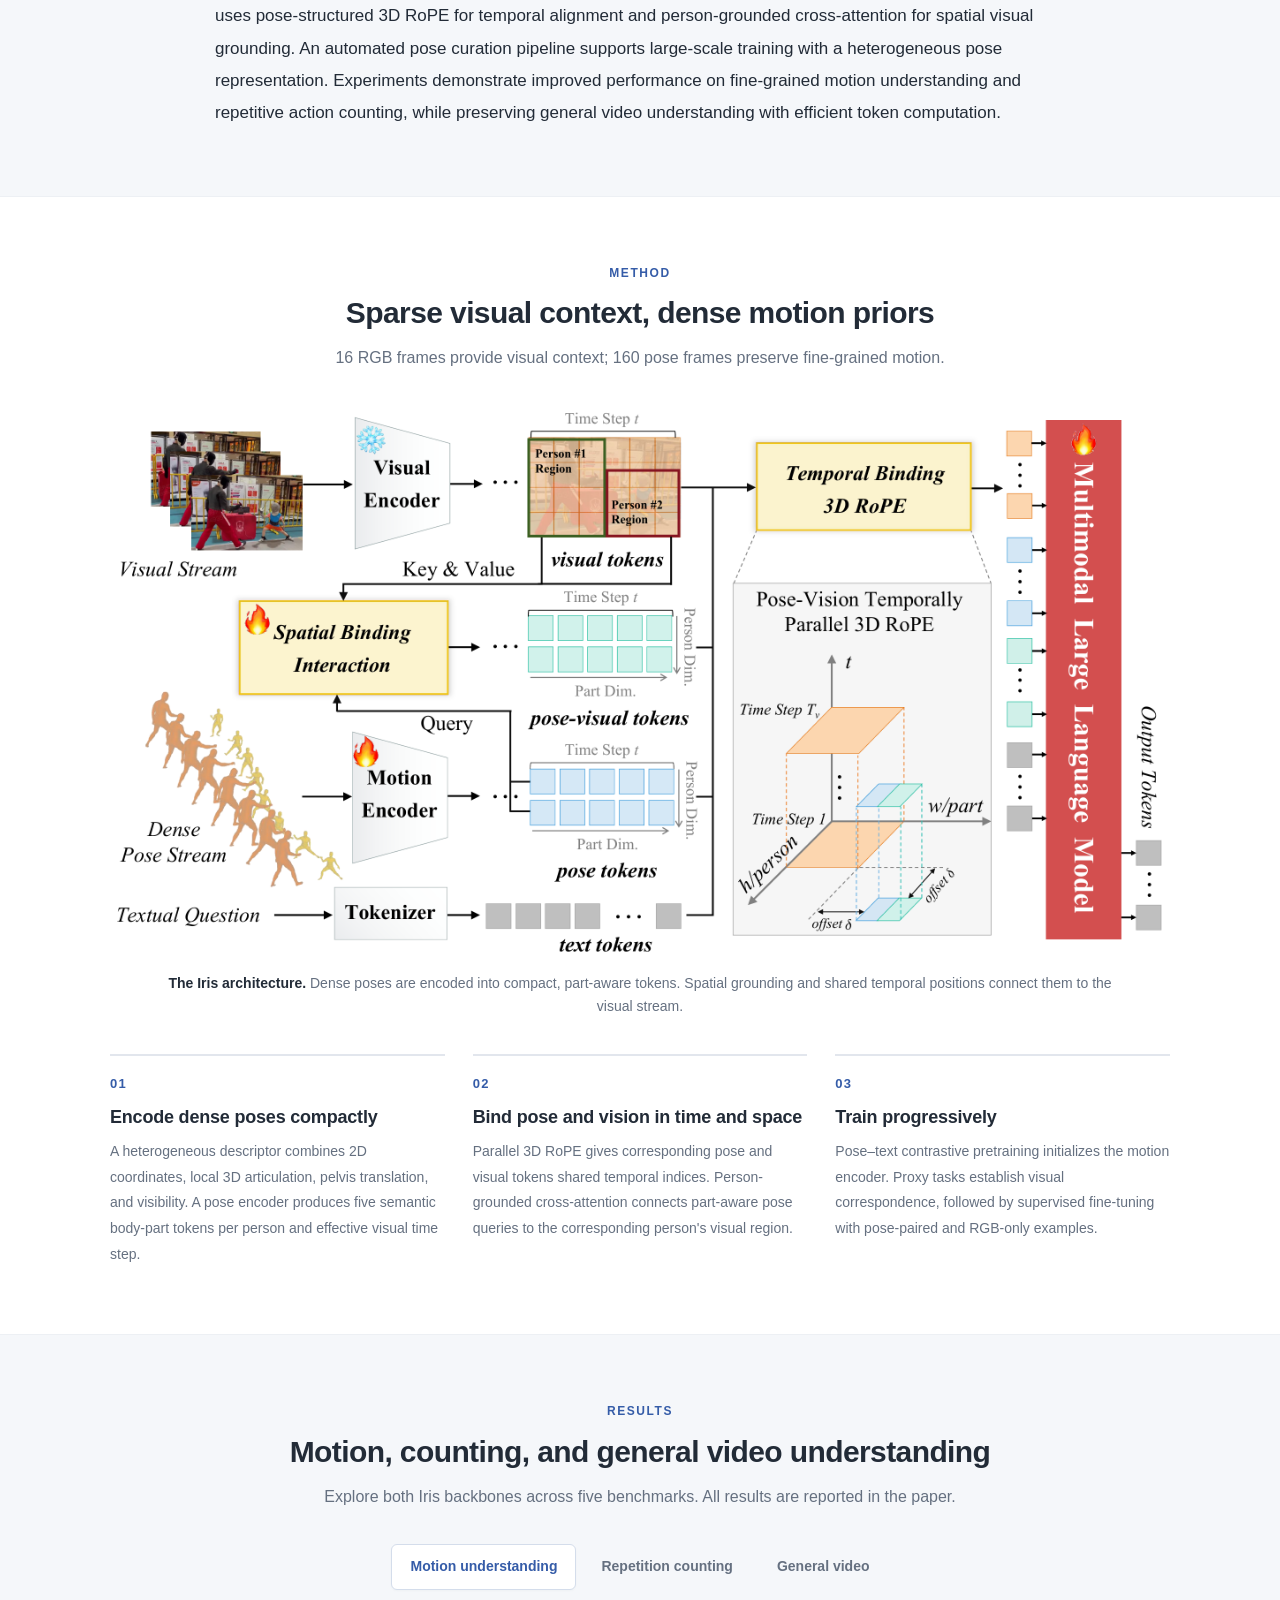
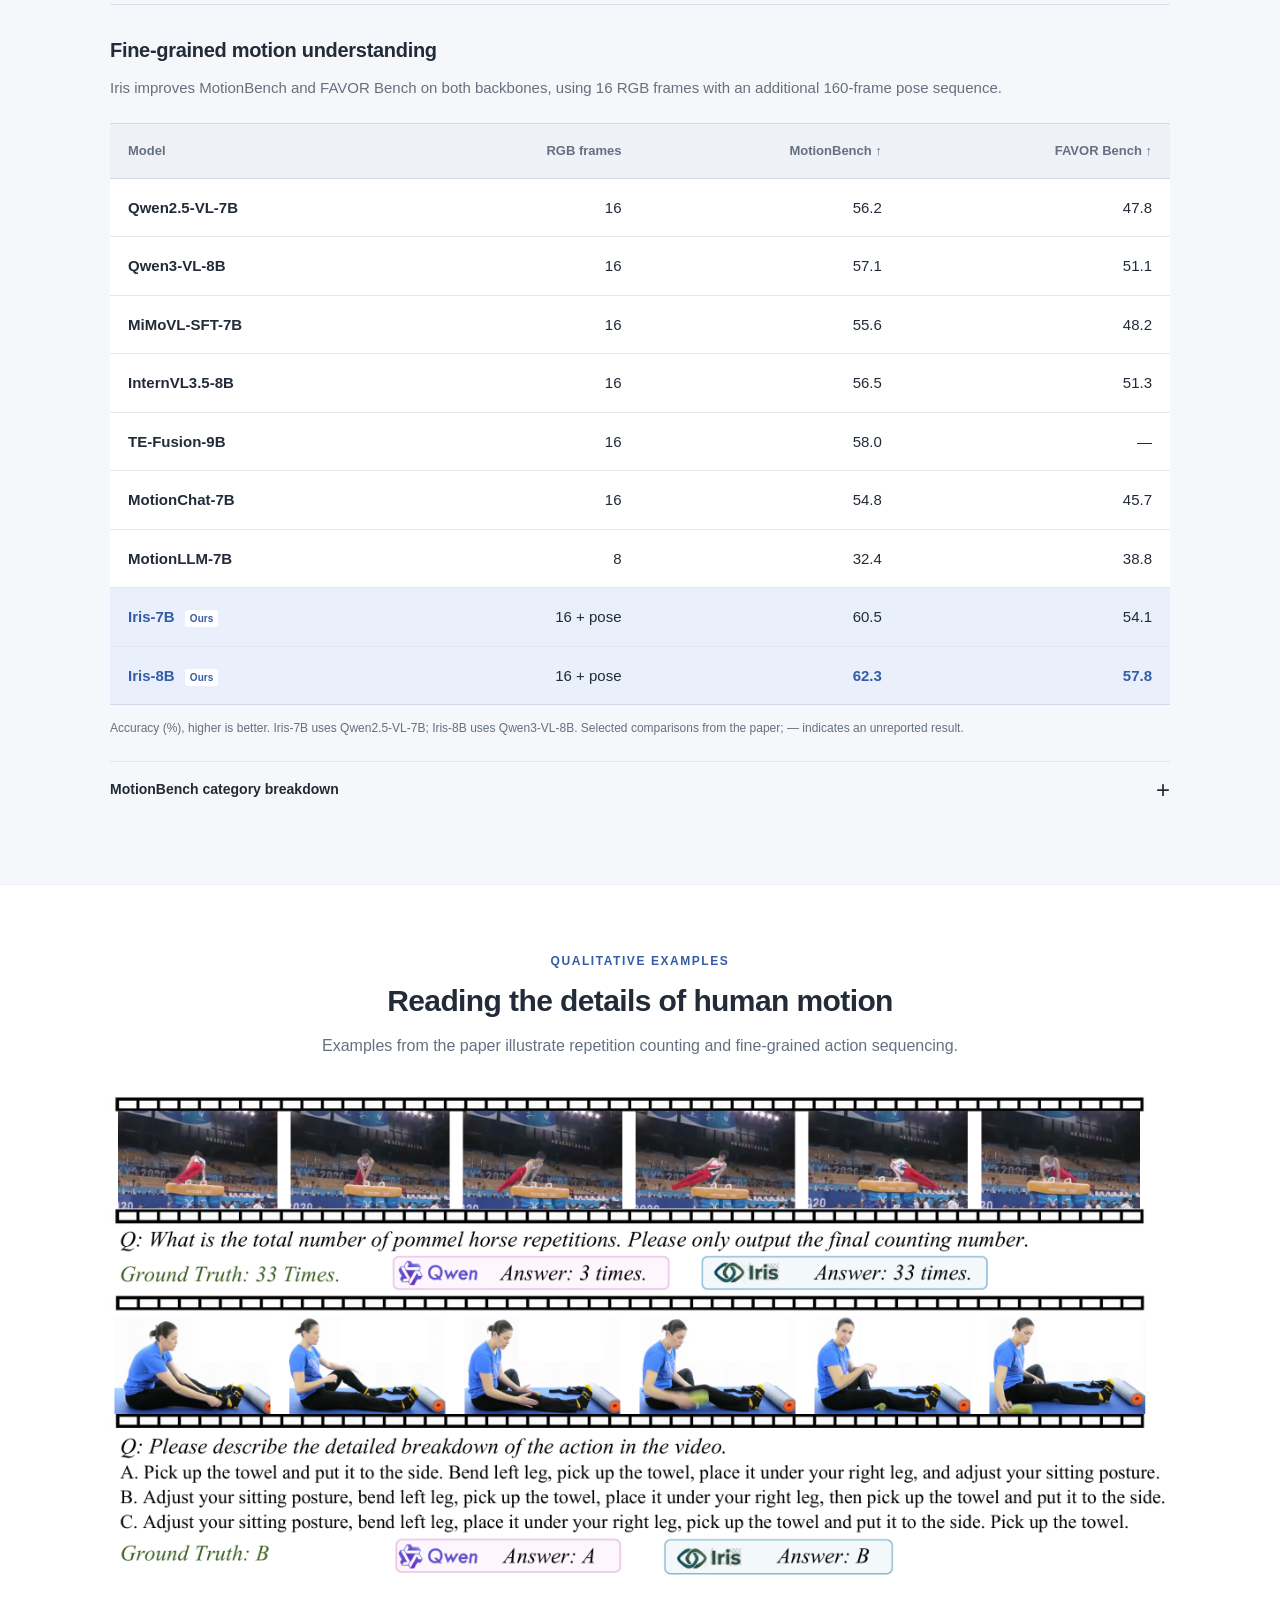
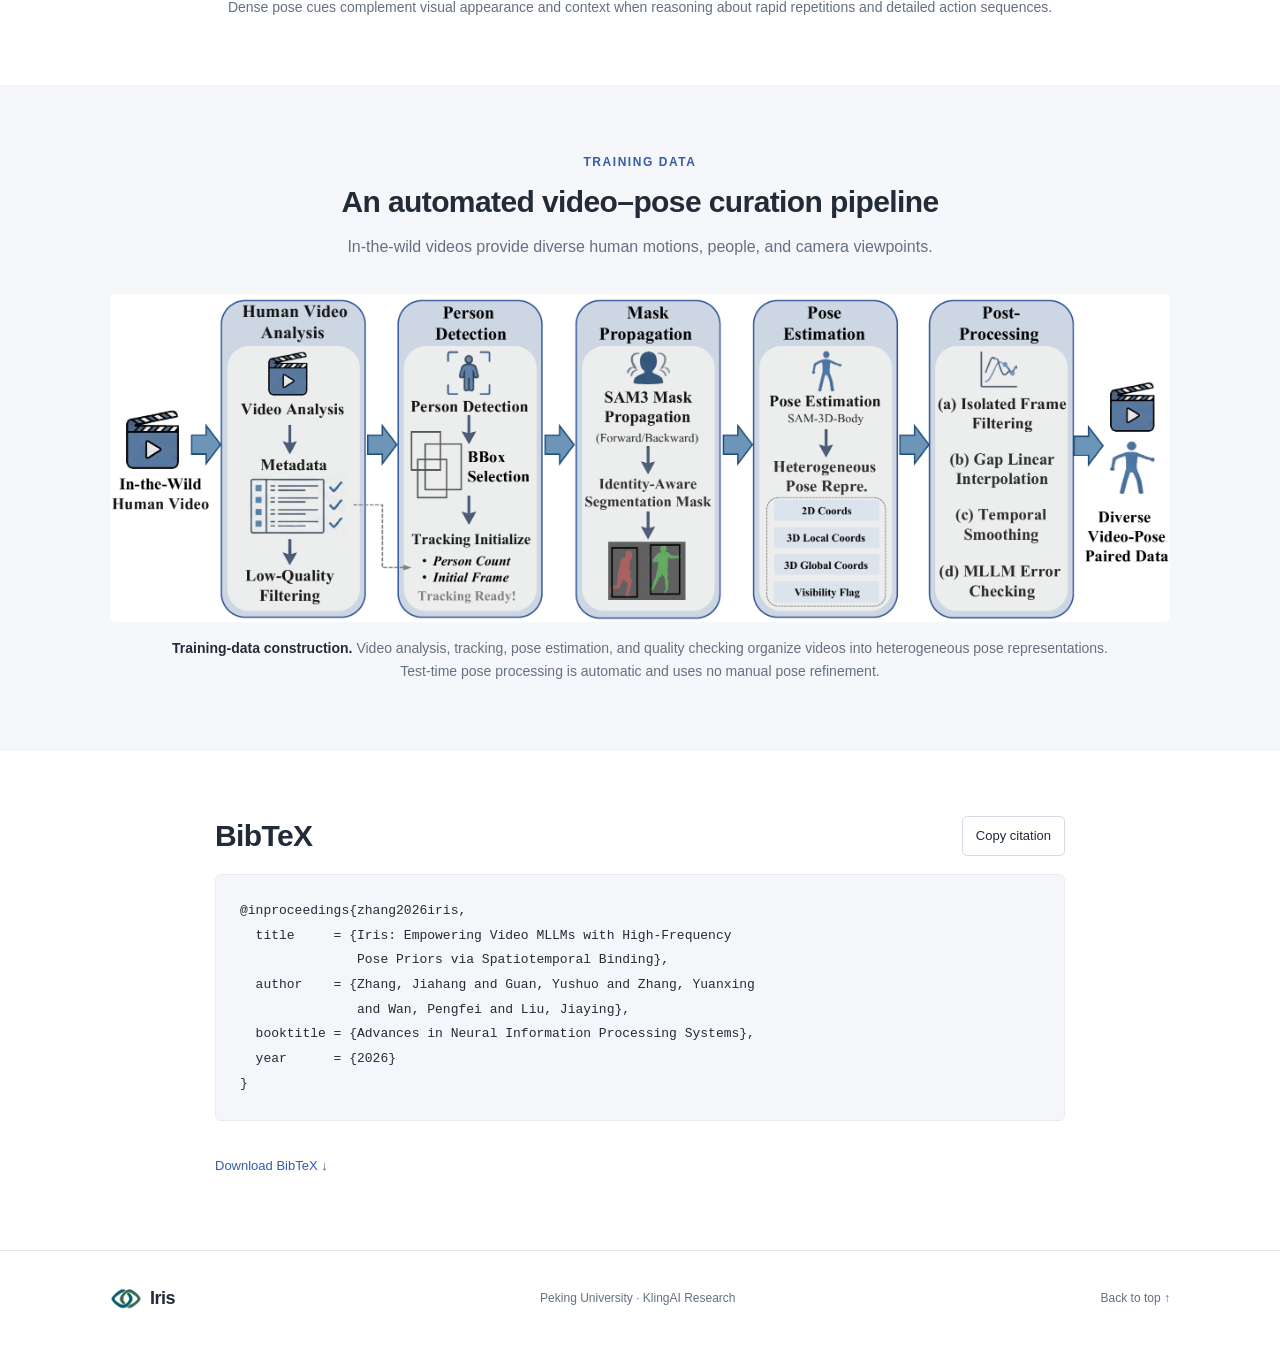
==== commit 7a3c1980: "Remove coming soon labels from Iris resource buttons" ====
--- a/Projects/Iris/index.html
+++ b/Projects/Iris/index.html
@@ -32,9 +32,9 @@
       <div class="affiliations"><p><sup>1</sup> Wangxuan Institute of Computer Technology, Peking University</p><p><sup>2</sup> KlingAI Research</p></div>
       <p class="author-notes">* Corresponding author. <span>† This work was conducted during the author's internship at KlingAI.</span></p>
       <div class="resources" aria-label="Paper resources">
-        <a class="resource primary" href="coming-soon.html?resource=paper"><svg viewBox="0 0 24 24" aria-hidden="true"><path d="M7 3h7l4 4v14H7zM14 3v5h4M10 12h5M10 16h5"/></svg>Paper <span class="status">Coming soon</span></a>
-        <a class="resource" href="coming-soon.html?resource=code"><svg viewBox="0 0 24 24" aria-hidden="true"><path d="m8 7-5 5 5 5m8-10 5 5-5 5m-3-13-2 16"/></svg>Code <span class="status">Coming soon</span></a>
-        <a class="resource" href="coming-soon.html?resource=models"><svg viewBox="0 0 24 24" aria-hidden="true"><path d="m12 3 9 5-9 5-9-5 9-5ZM3 12l9 5 9-5M3 16l9 5 9-5"/></svg>Models <span class="status">Coming soon</span></a>
+        <a class="resource primary" href="coming-soon.html?resource=paper"><svg viewBox="0 0 24 24" aria-hidden="true"><path d="M7 3h7l4 4v14H7zM14 3v5h4M10 12h5M10 16h5"/></svg>Paper</a>
+        <a class="resource" href="coming-soon.html?resource=code"><svg viewBox="0 0 24 24" aria-hidden="true"><path d="m8 7-5 5 5 5m8-10 5 5-5 5m-3-13-2 16"/></svg>Code</a>
+        <a class="resource" href="coming-soon.html?resource=models"><svg viewBox="0 0 24 24" aria-hidden="true"><path d="m12 3 9 5-9 5-9-5 9-5ZM3 12l9 5 9-5M3 16l9 5 9-5"/></svg>Models</a>
       </div>
       <aside class="tldr" aria-label="Paper in two sentences">
         <p class="tldr-label">TL;DR</p>
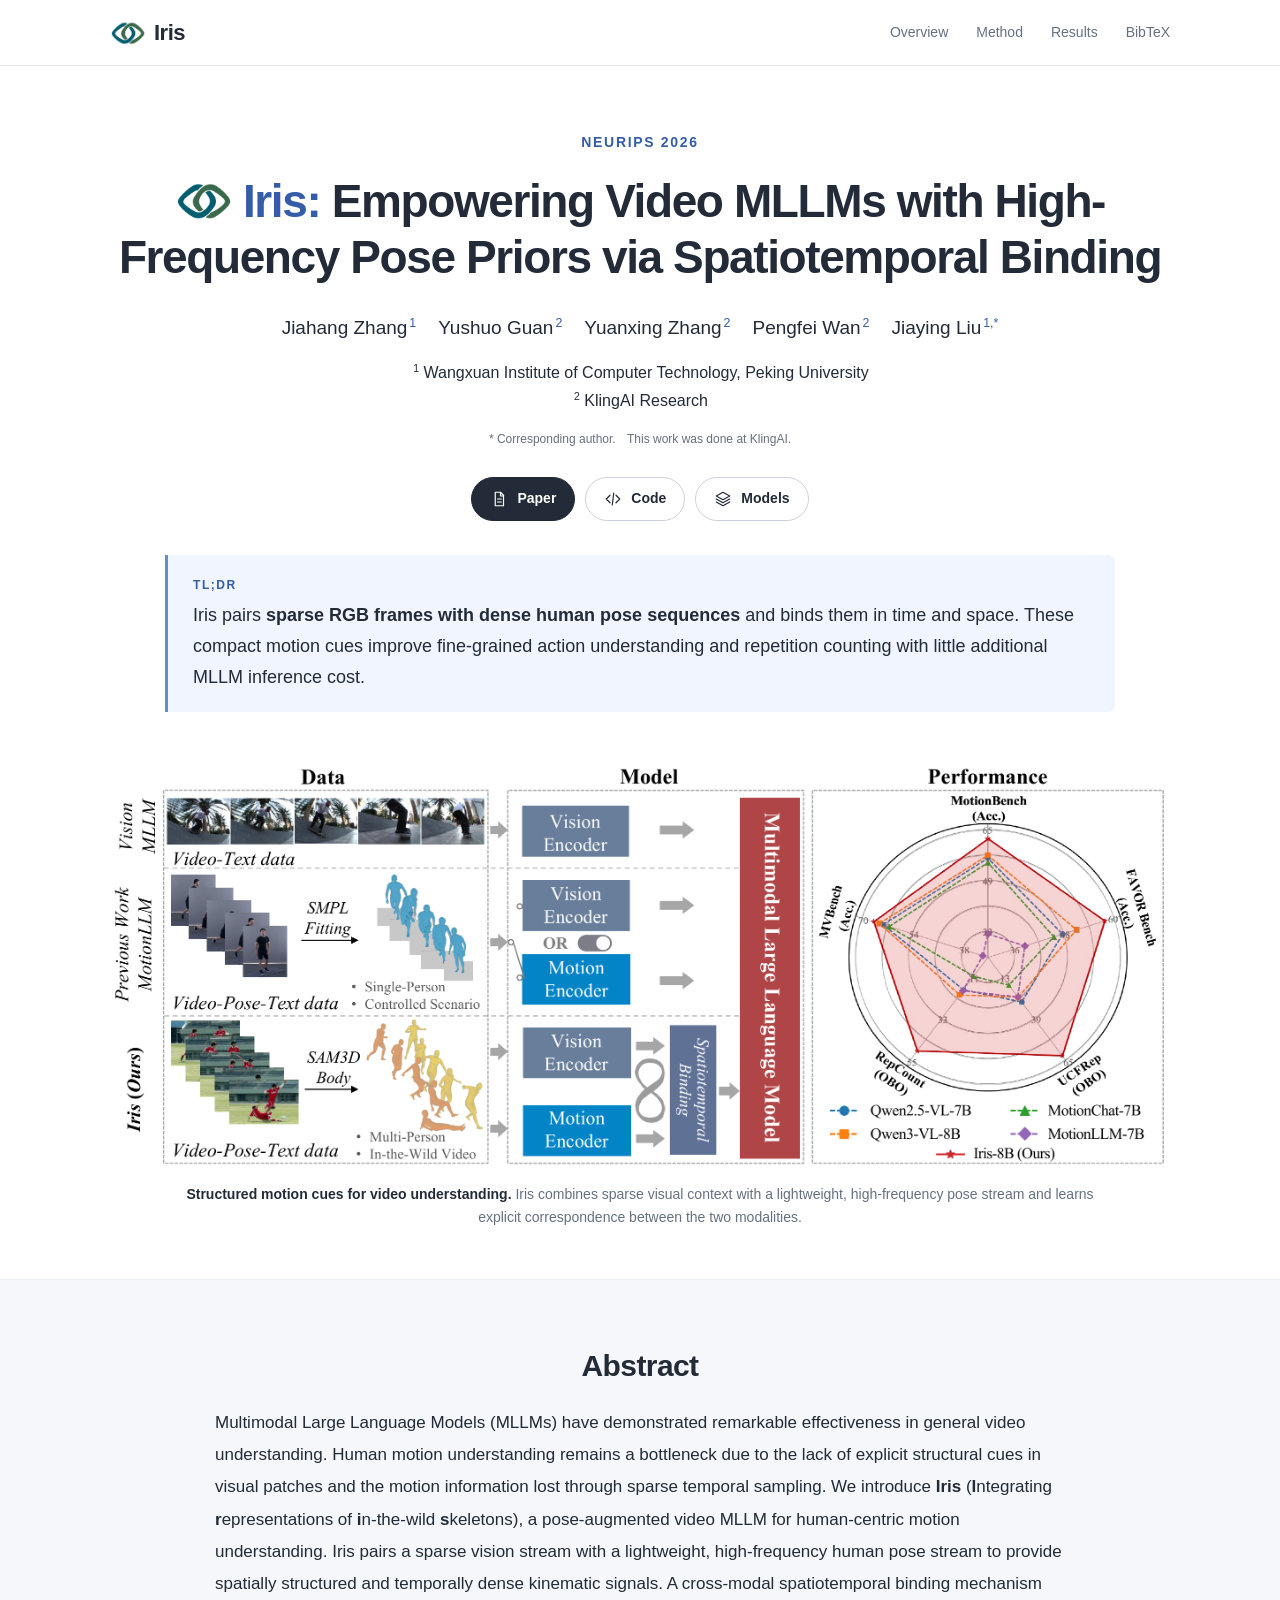
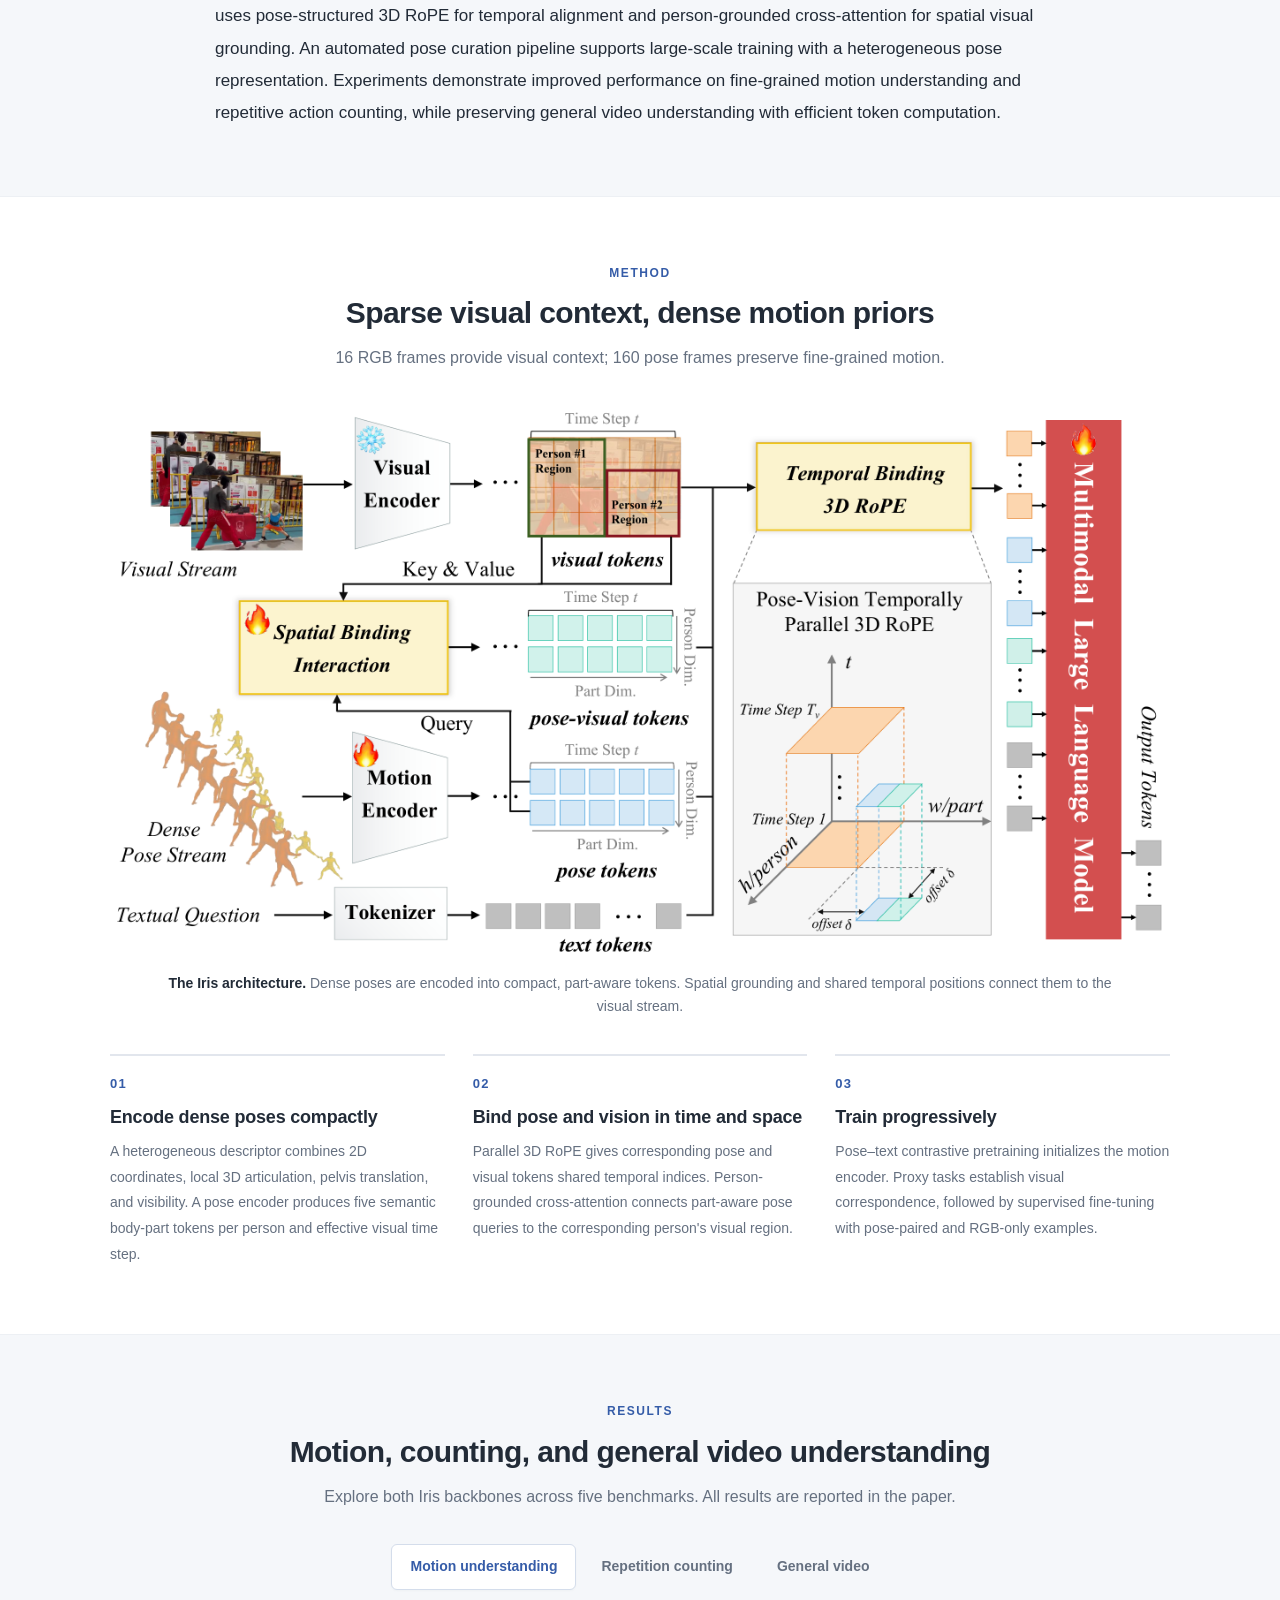
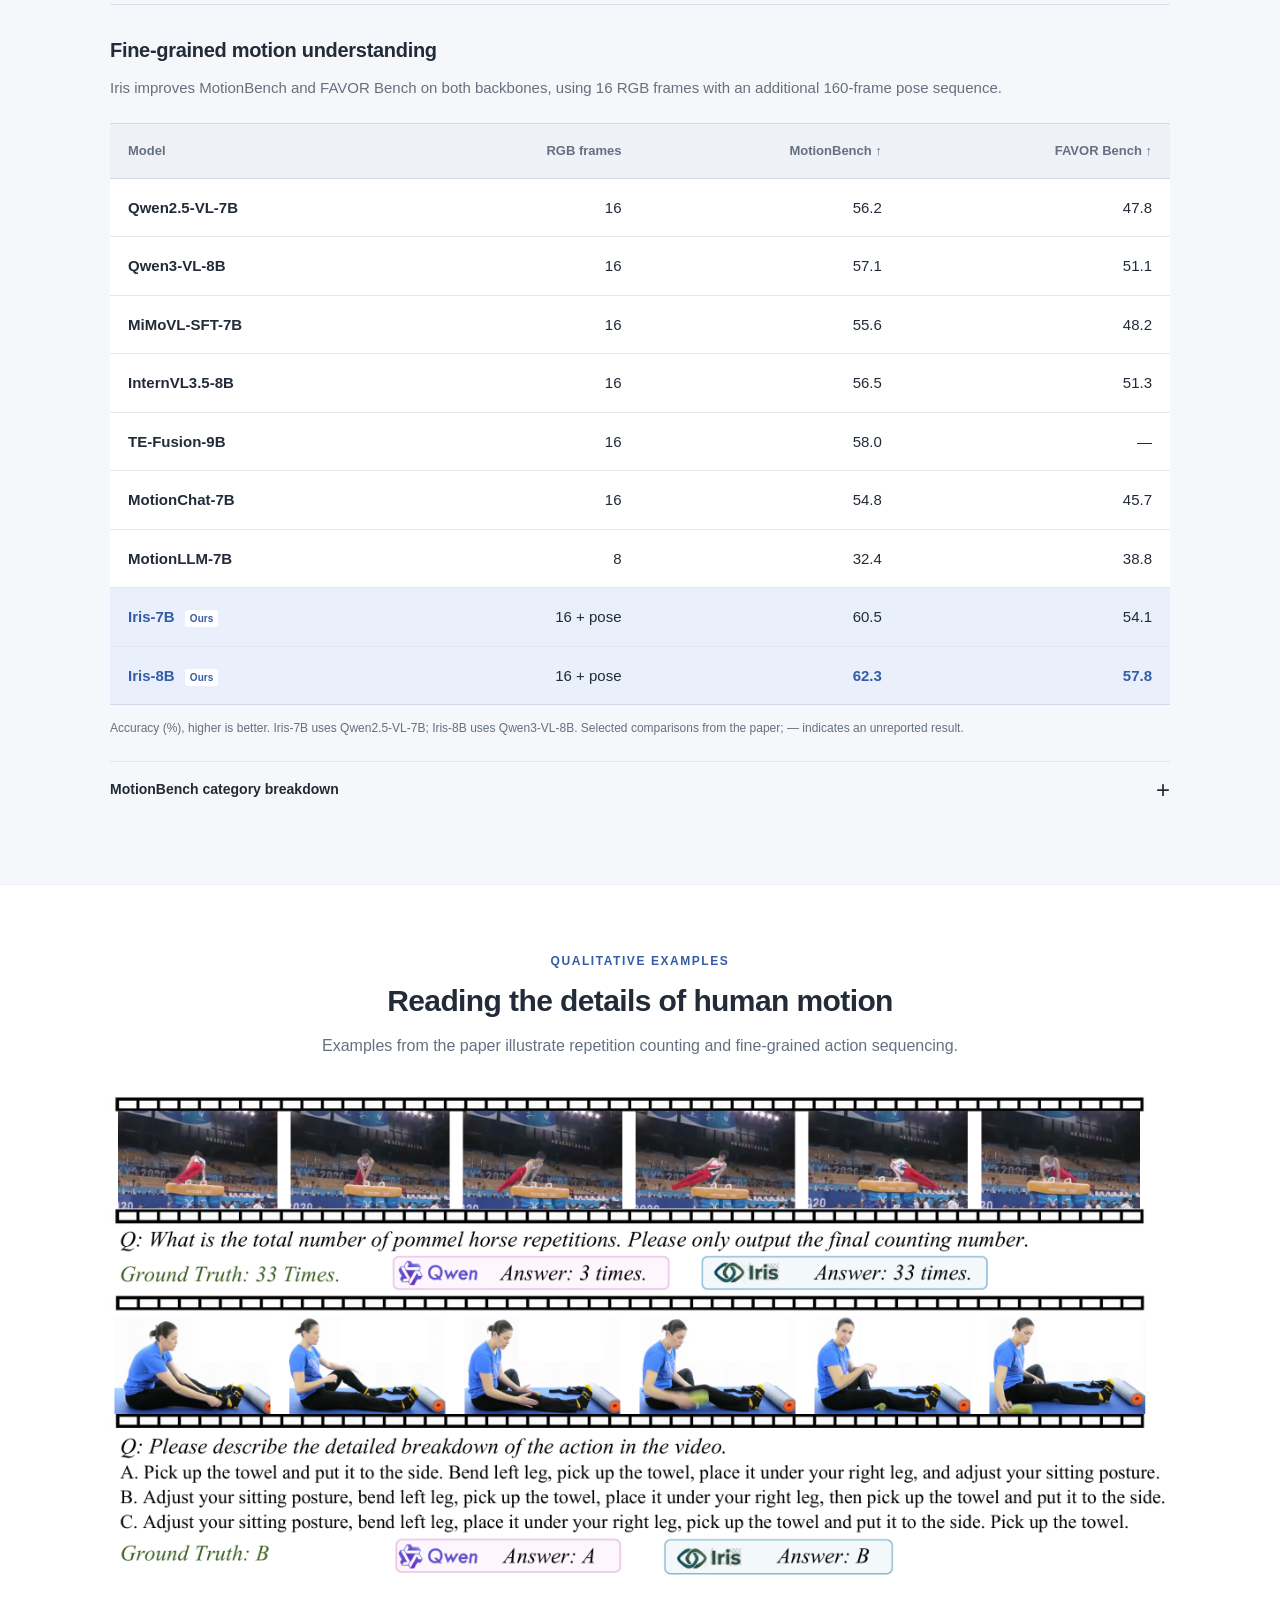
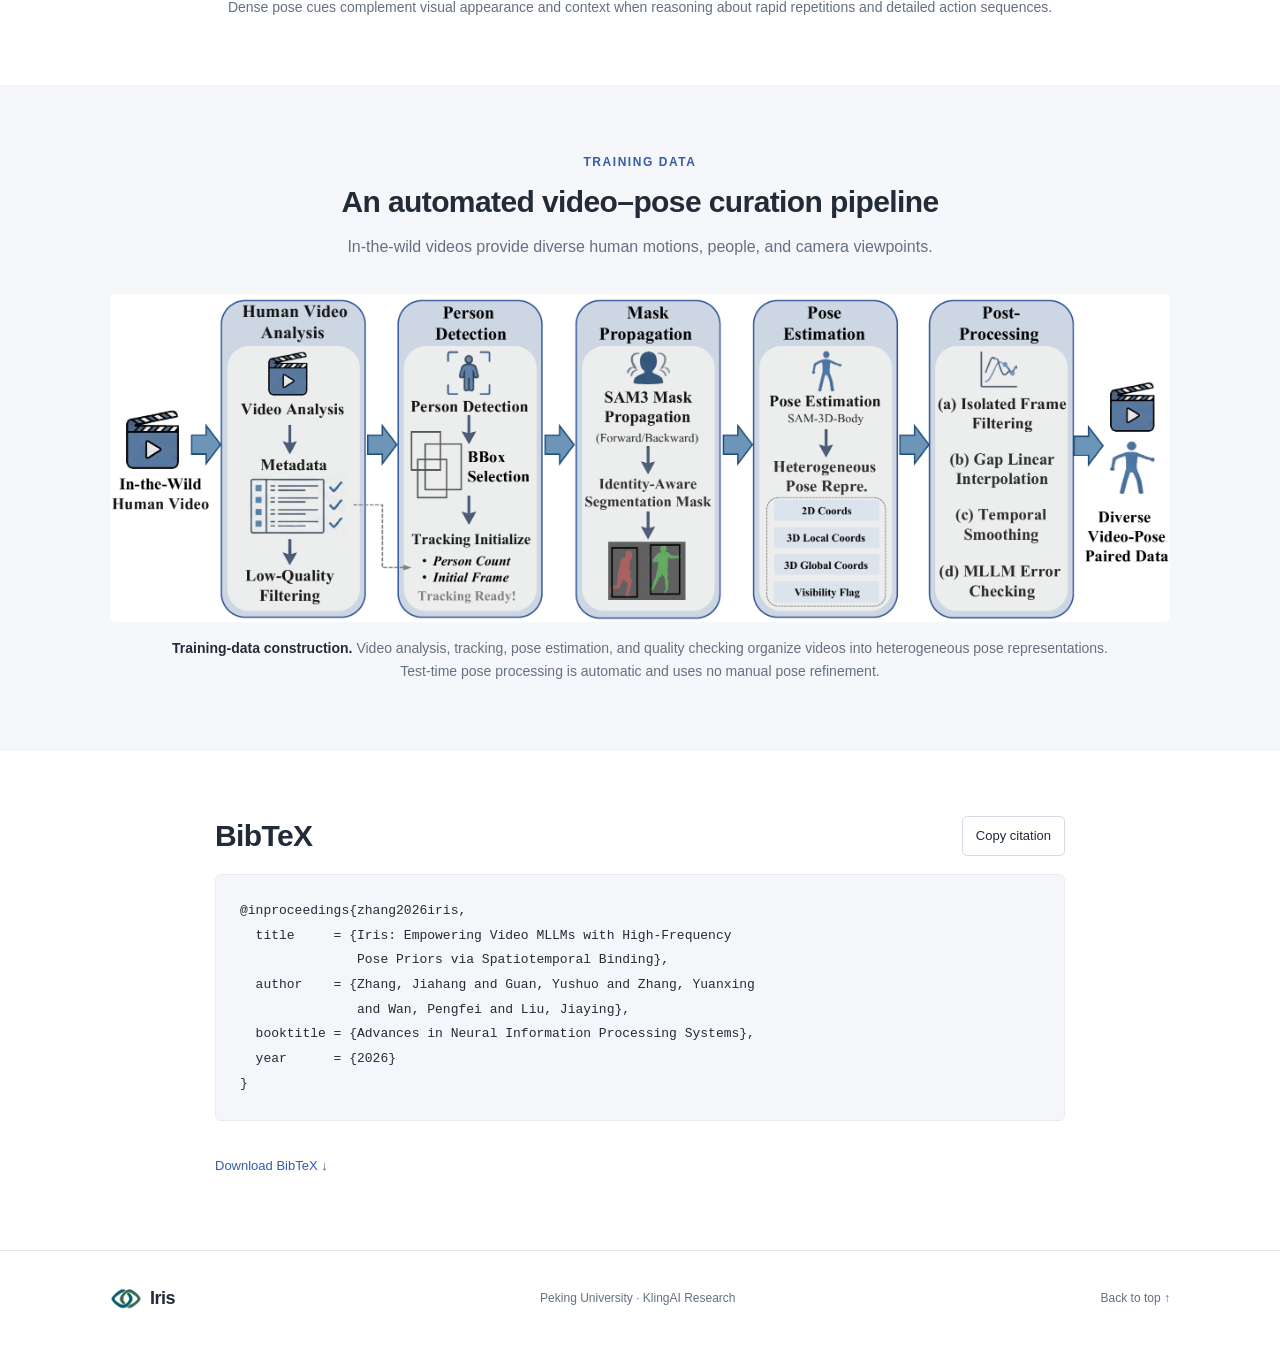
==== commit e0e248ed: "Align Iris author note with the camera-ready paper" ====
--- a/Projects/Iris/index.html
+++ b/Projects/Iris/index.html
@@ -27,10 +27,10 @@
       <p class="venue">NeurIPS 2026</p>
       <h1 id="paper-title"><span class="iris-title"><img class="title-logo" src="assets/iris-logo.png" width="58" height="44" alt="">Iris:</span> Empowering Video MLLMs with High-Frequency Pose Priors via Spatiotemporal Binding</h1>
       <div class="authors" aria-label="Authors">
-        <span>Jiahang Zhang<sup>1,†</sup></span><span>Yushuo Guan<sup>2</sup></span><span>Yuanxing Zhang<sup>2</sup></span><span>Pengfei Wan<sup>2</sup></span><span>Jiaying Liu<sup>1,*</sup></span>
+        <span>Jiahang Zhang<sup>1</sup></span><span>Yushuo Guan<sup>2</sup></span><span>Yuanxing Zhang<sup>2</sup></span><span>Pengfei Wan<sup>2</sup></span><span>Jiaying Liu<sup>1,*</sup></span>
       </div>
       <div class="affiliations"><p><sup>1</sup> Wangxuan Institute of Computer Technology, Peking University</p><p><sup>2</sup> KlingAI Research</p></div>
-      <p class="author-notes">* Corresponding author. <span>† This work was conducted during the author's internship at KlingAI.</span></p>
+      <p class="author-notes">* Corresponding author. <span>This work was done at KlingAI.</span></p>
       <div class="resources" aria-label="Paper resources">
         <a class="resource primary" href="coming-soon.html?resource=paper"><svg viewBox="0 0 24 24" aria-hidden="true"><path d="M7 3h7l4 4v14H7zM14 3v5h4M10 12h5M10 16h5"/></svg>Paper</a>
         <a class="resource" href="coming-soon.html?resource=code"><svg viewBox="0 0 24 24" aria-hidden="true"><path d="m8 7-5 5 5 5m8-10 5 5-5 5m-3-13-2 16"/></svg>Code</a>
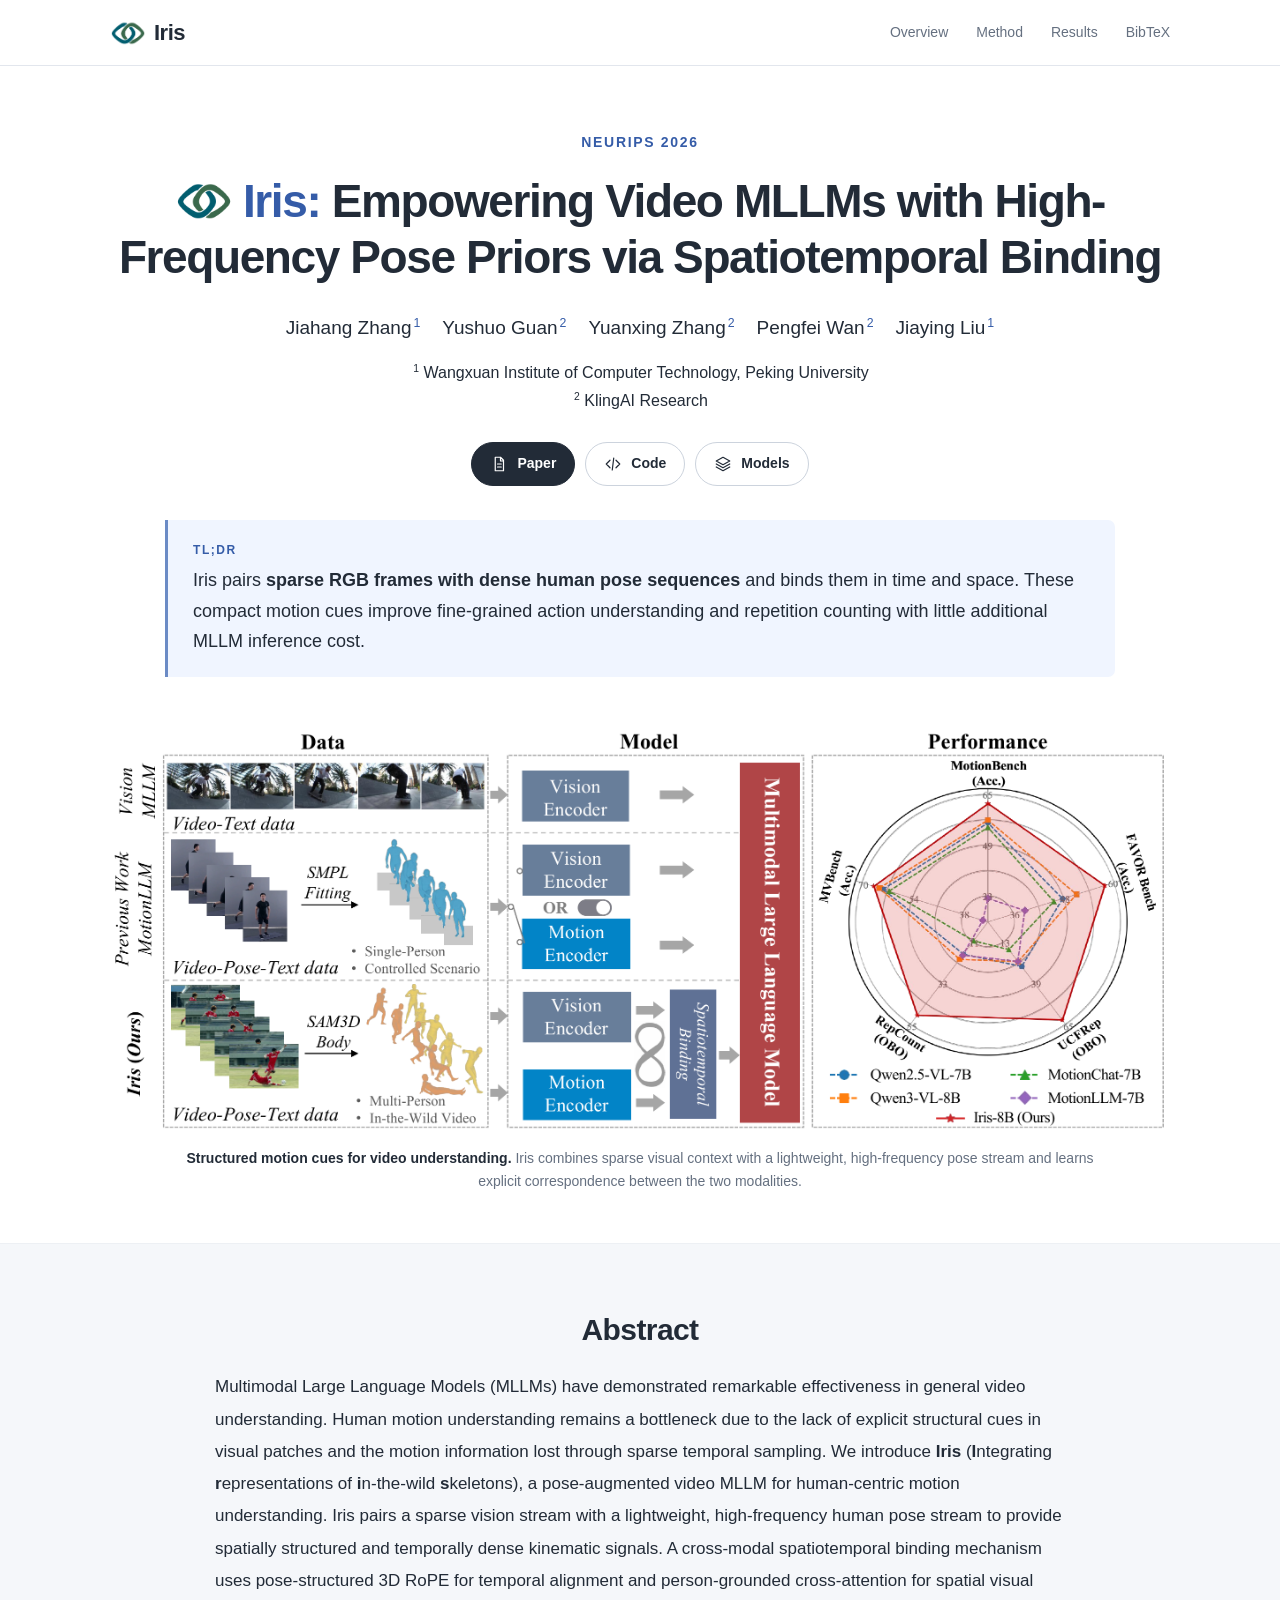
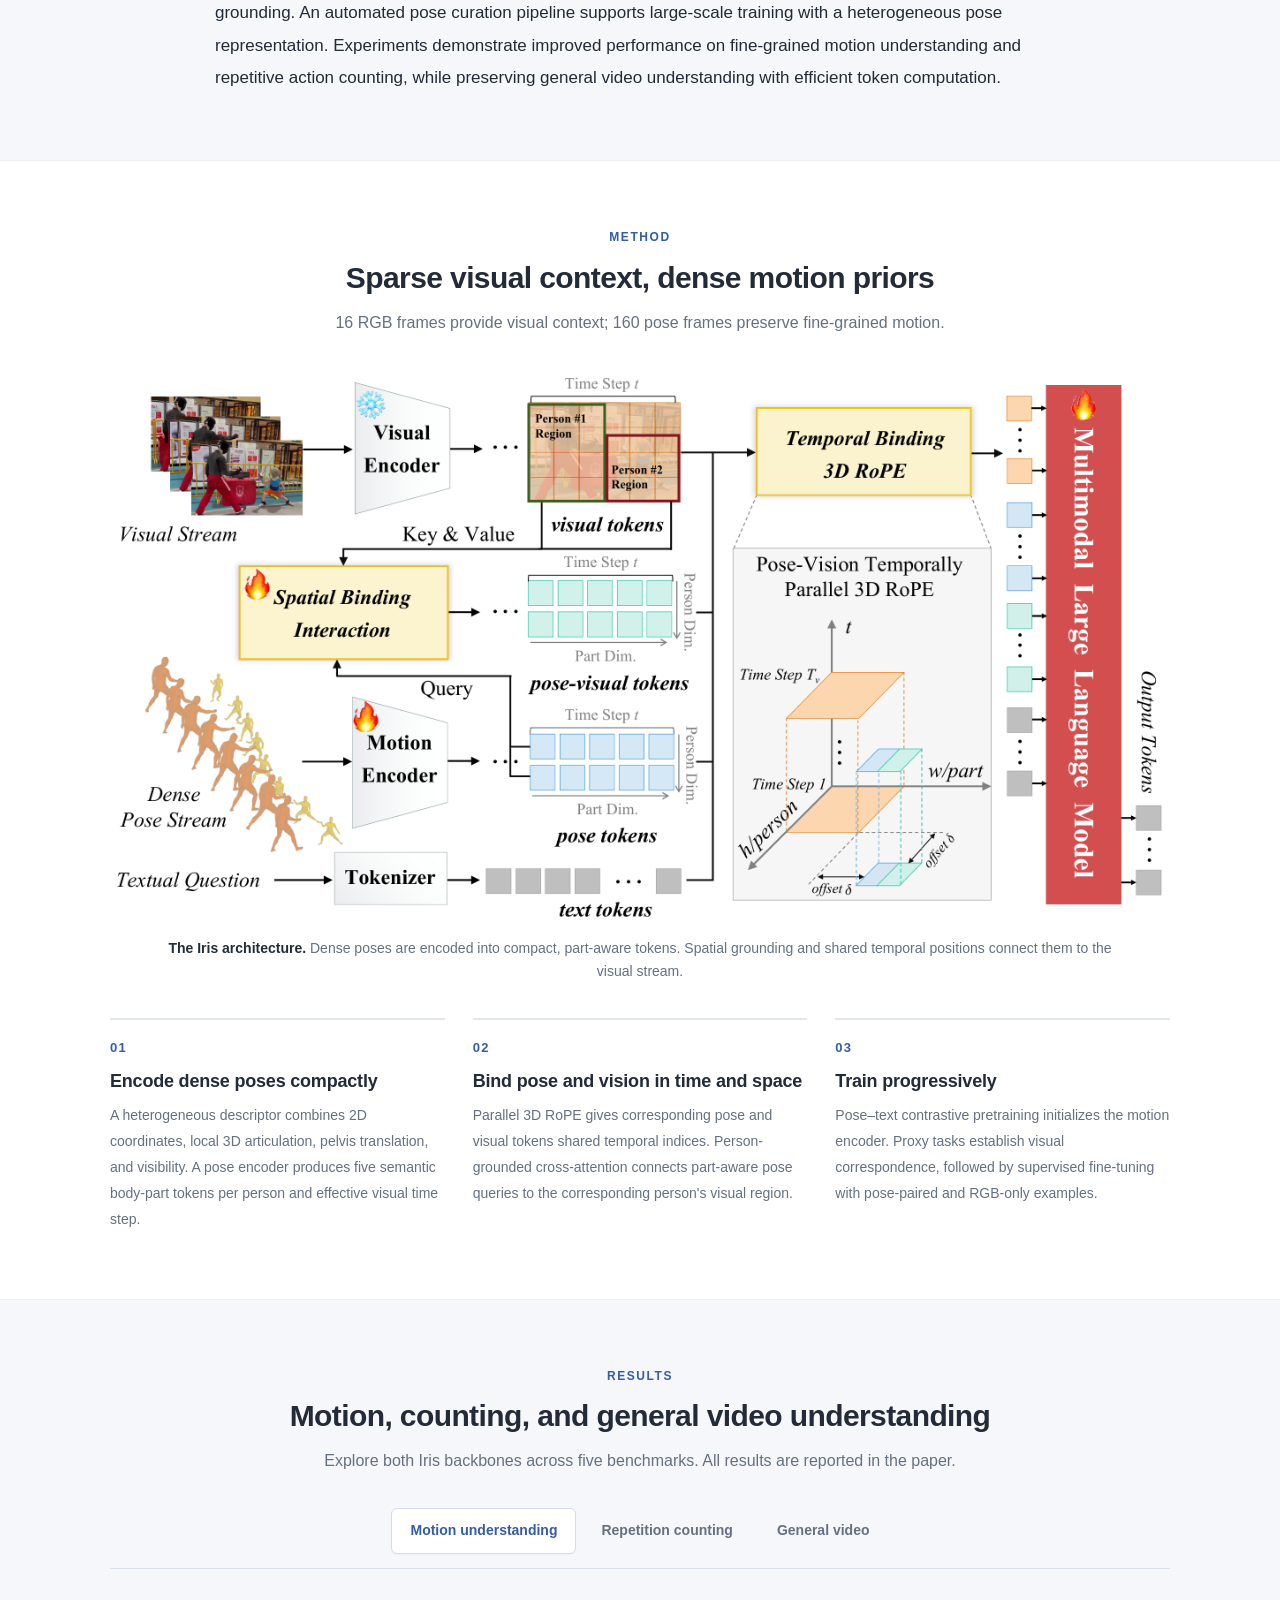
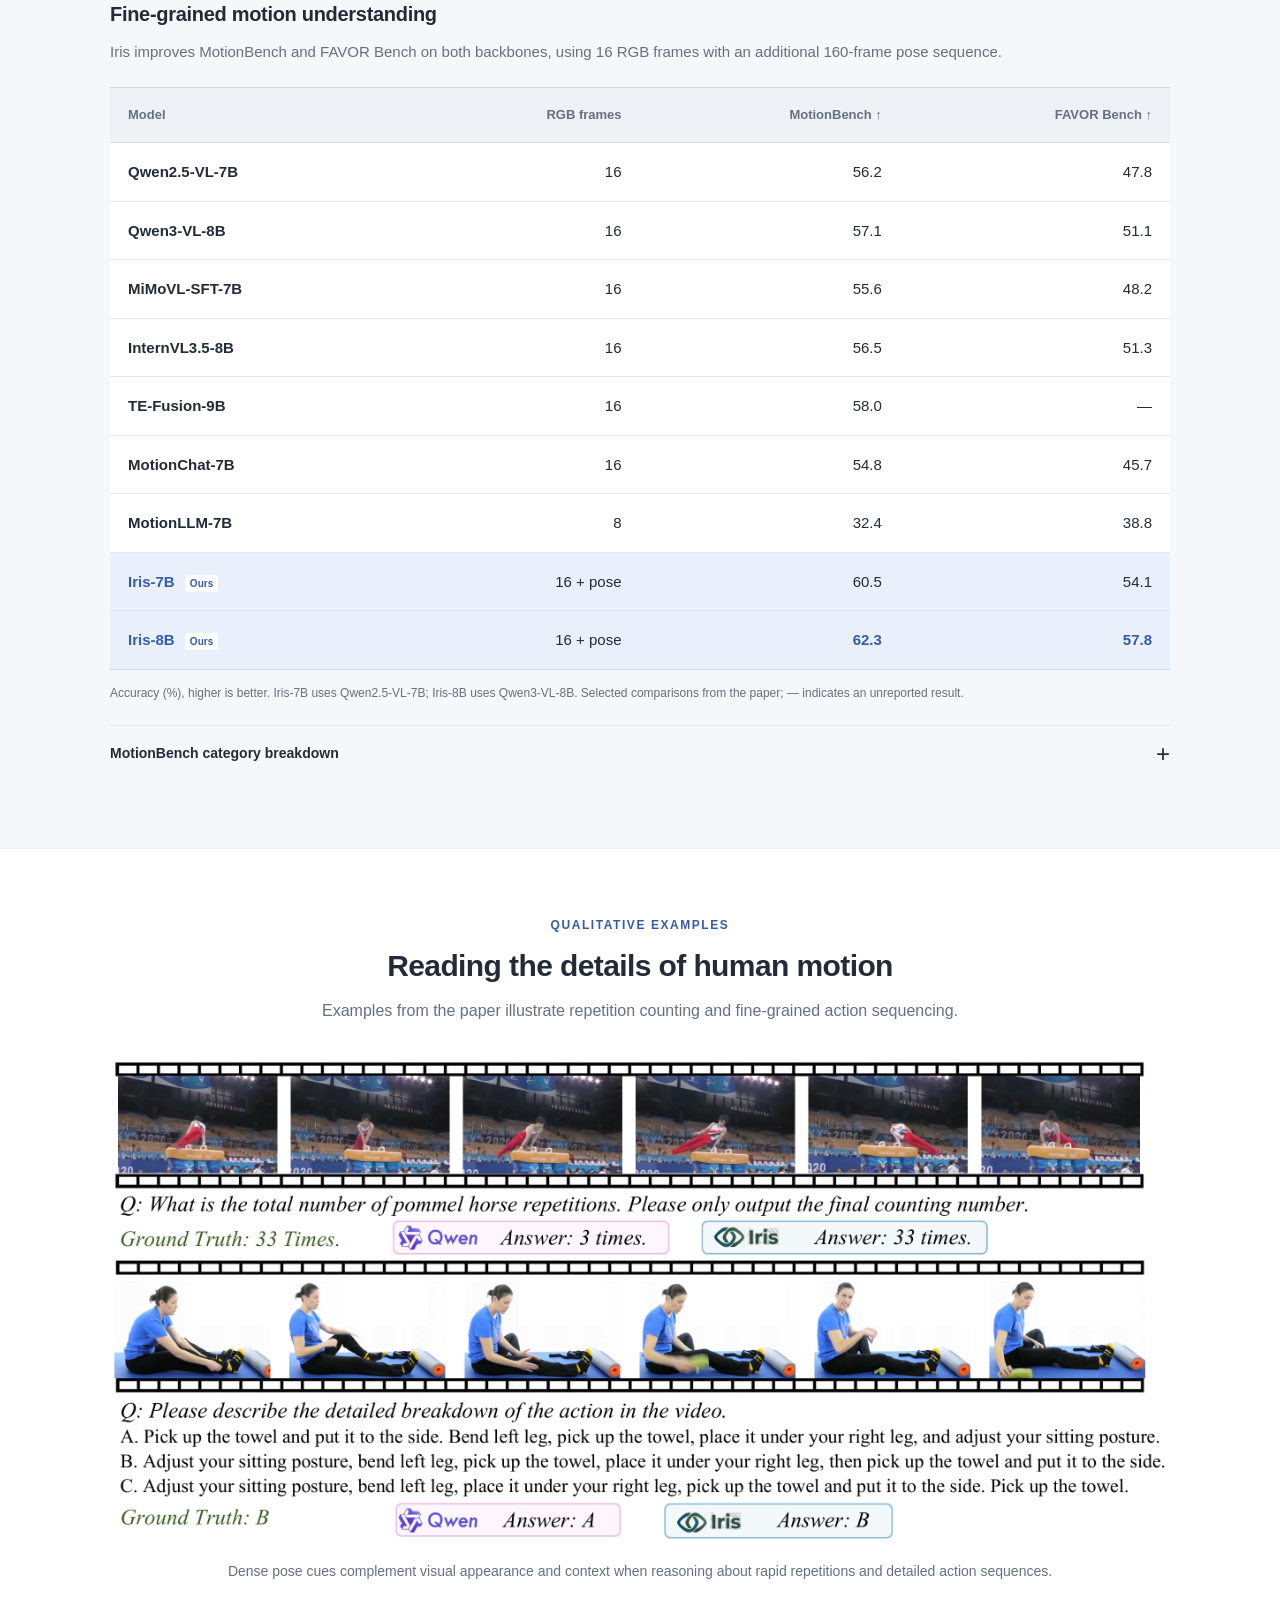
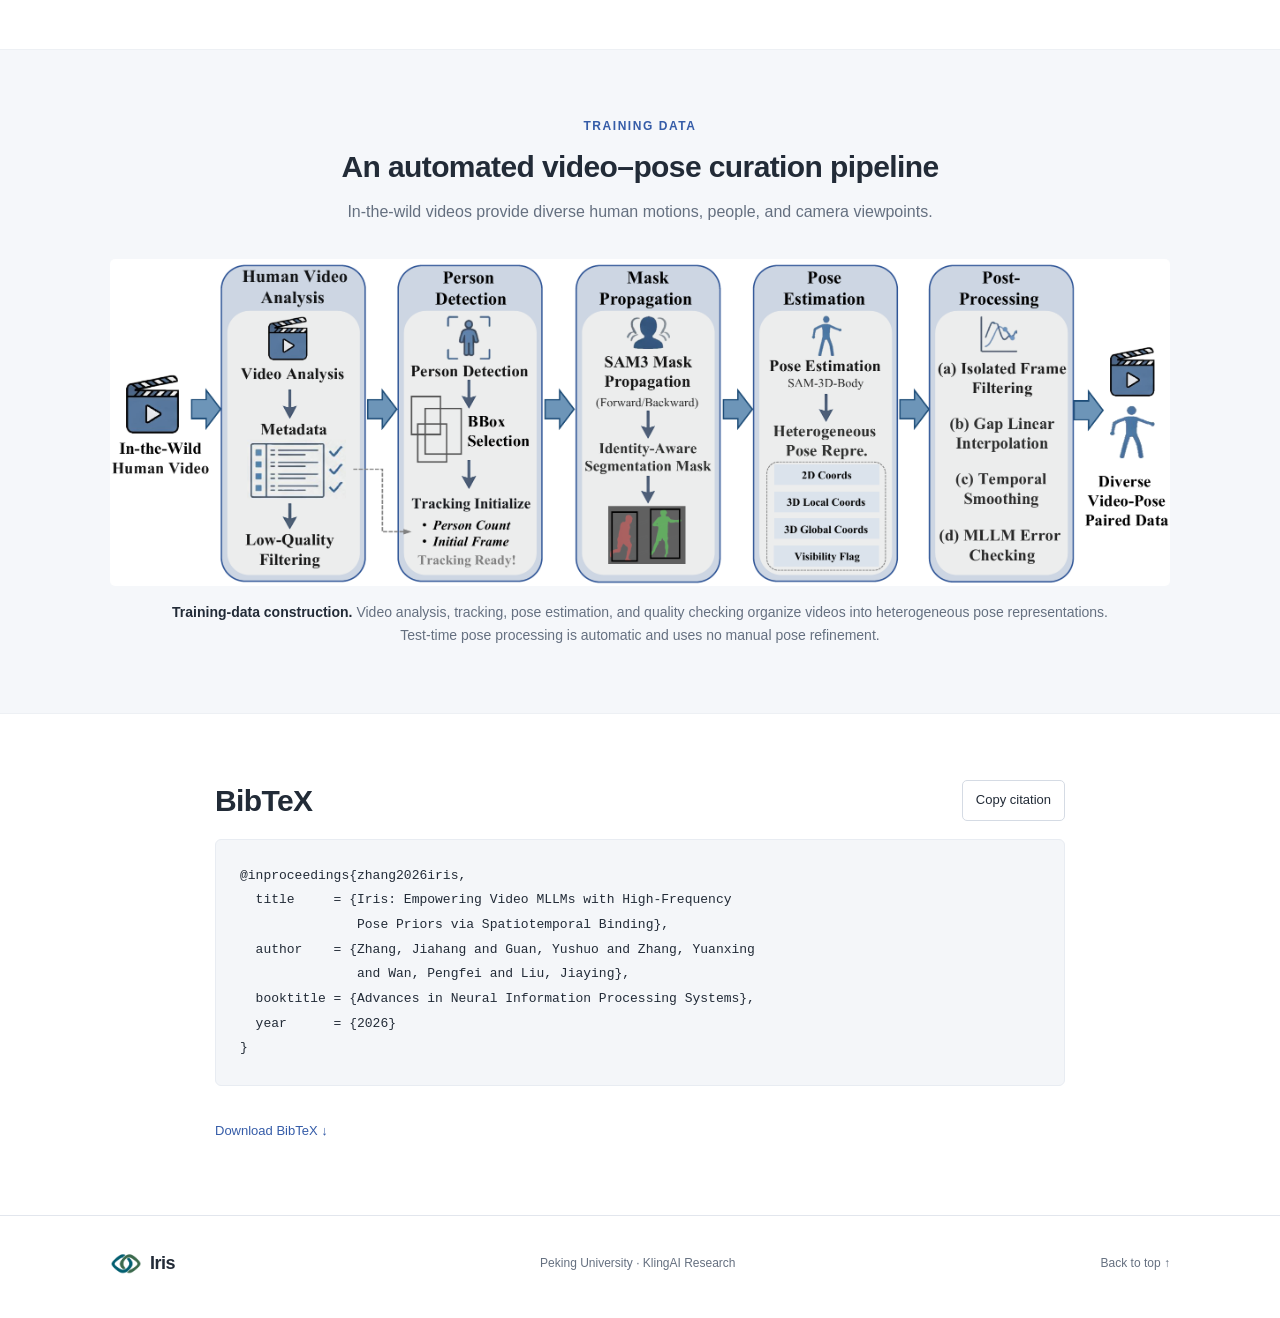
==== commit a410f123: "Remove Iris author footnote and marker" ====
--- a/Projects/Iris/index.html
+++ b/Projects/Iris/index.html
@@ -27,10 +27,9 @@
       <p class="venue">NeurIPS 2026</p>
       <h1 id="paper-title"><span class="iris-title"><img class="title-logo" src="assets/iris-logo.png" width="58" height="44" alt="">Iris:</span> Empowering Video MLLMs with High-Frequency Pose Priors via Spatiotemporal Binding</h1>
       <div class="authors" aria-label="Authors">
-        <span>Jiahang Zhang<sup>1</sup></span><span>Yushuo Guan<sup>2</sup></span><span>Yuanxing Zhang<sup>2</sup></span><span>Pengfei Wan<sup>2</sup></span><span>Jiaying Liu<sup>1,*</sup></span>
+        <span>Jiahang Zhang<sup>1</sup></span><span>Yushuo Guan<sup>2</sup></span><span>Yuanxing Zhang<sup>2</sup></span><span>Pengfei Wan<sup>2</sup></span><span>Jiaying Liu<sup>1</sup></span>
       </div>
       <div class="affiliations"><p><sup>1</sup> Wangxuan Institute of Computer Technology, Peking University</p><p><sup>2</sup> KlingAI Research</p></div>
-      <p class="author-notes">* Corresponding author. <span>This work was done at KlingAI.</span></p>
       <div class="resources" aria-label="Paper resources">
         <a class="resource primary" href="coming-soon.html?resource=paper"><svg viewBox="0 0 24 24" aria-hidden="true"><path d="M7 3h7l4 4v14H7zM14 3v5h4M10 12h5M10 16h5"/></svg>Paper</a>
         <a class="resource" href="coming-soon.html?resource=code"><svg viewBox="0 0 24 24" aria-hidden="true"><path d="m8 7-5 5 5 5m8-10 5 5-5 5m-3-13-2 16"/></svg>Code</a>
